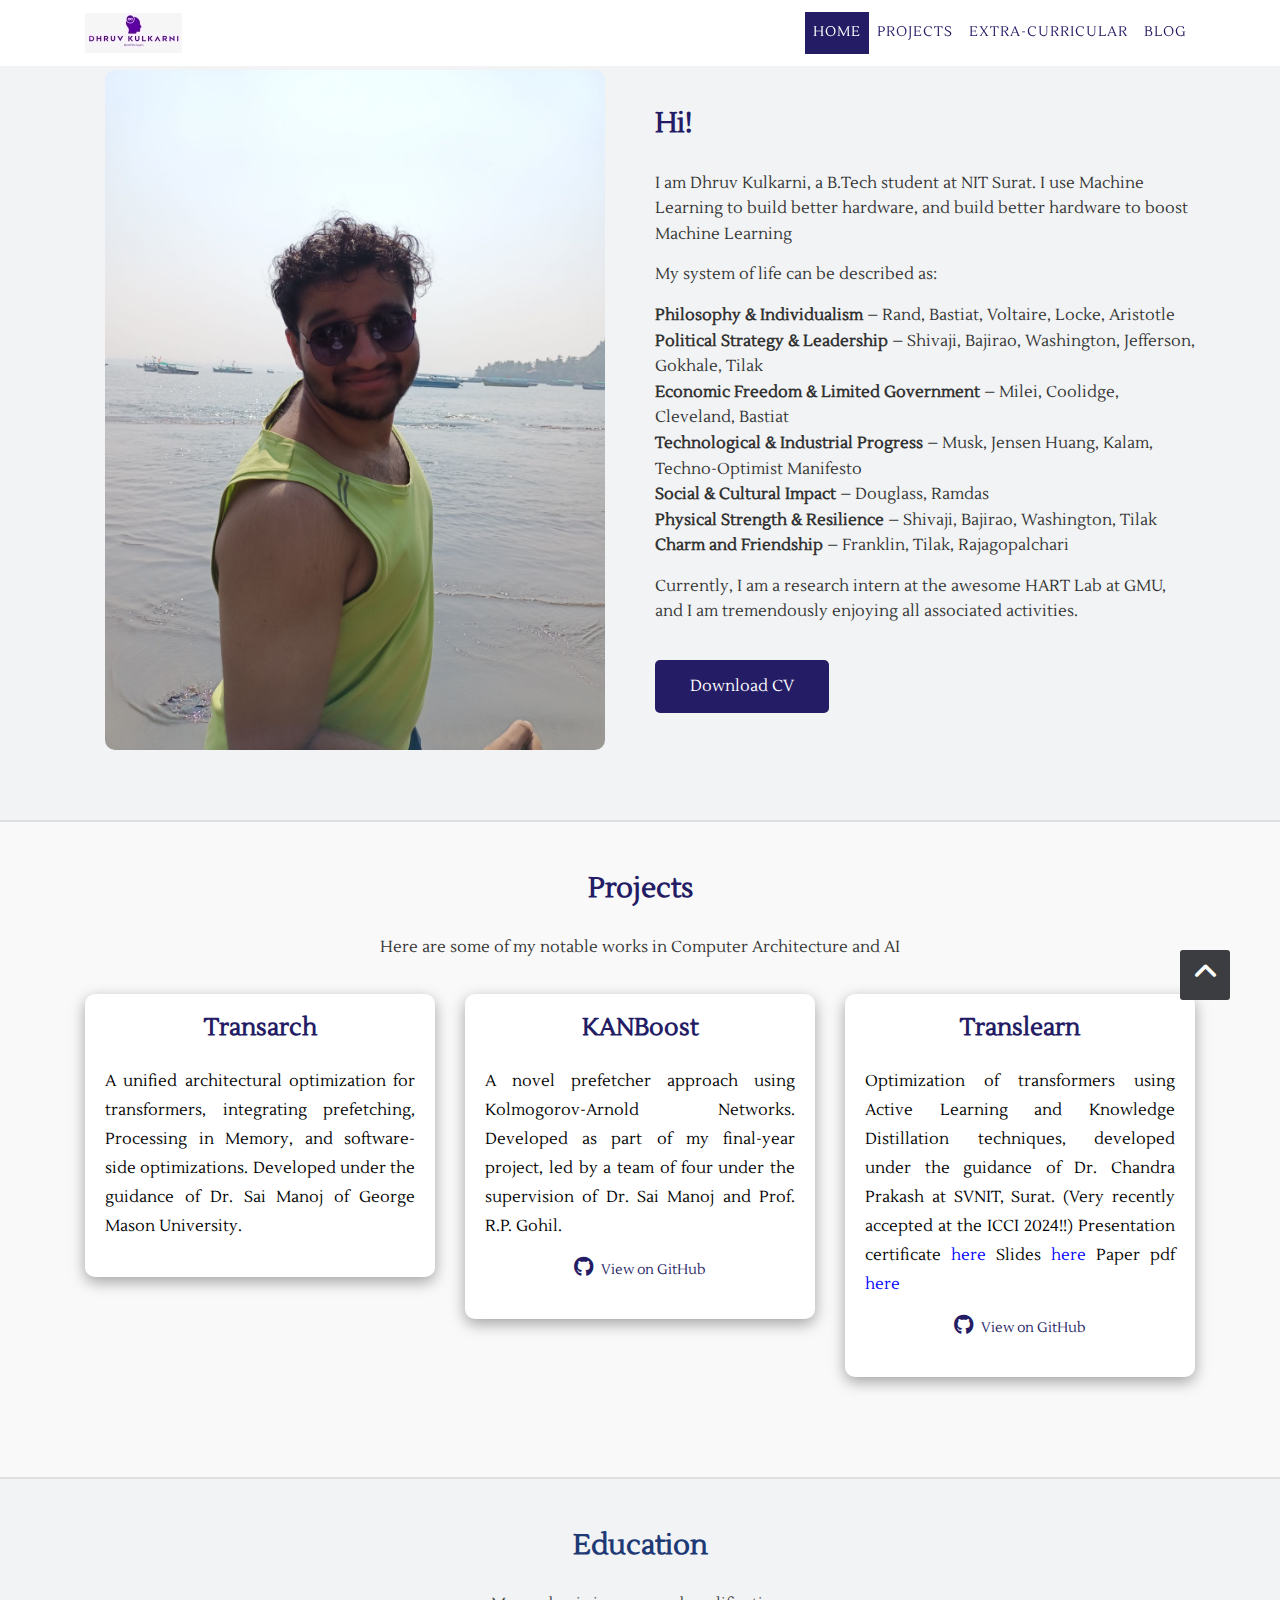
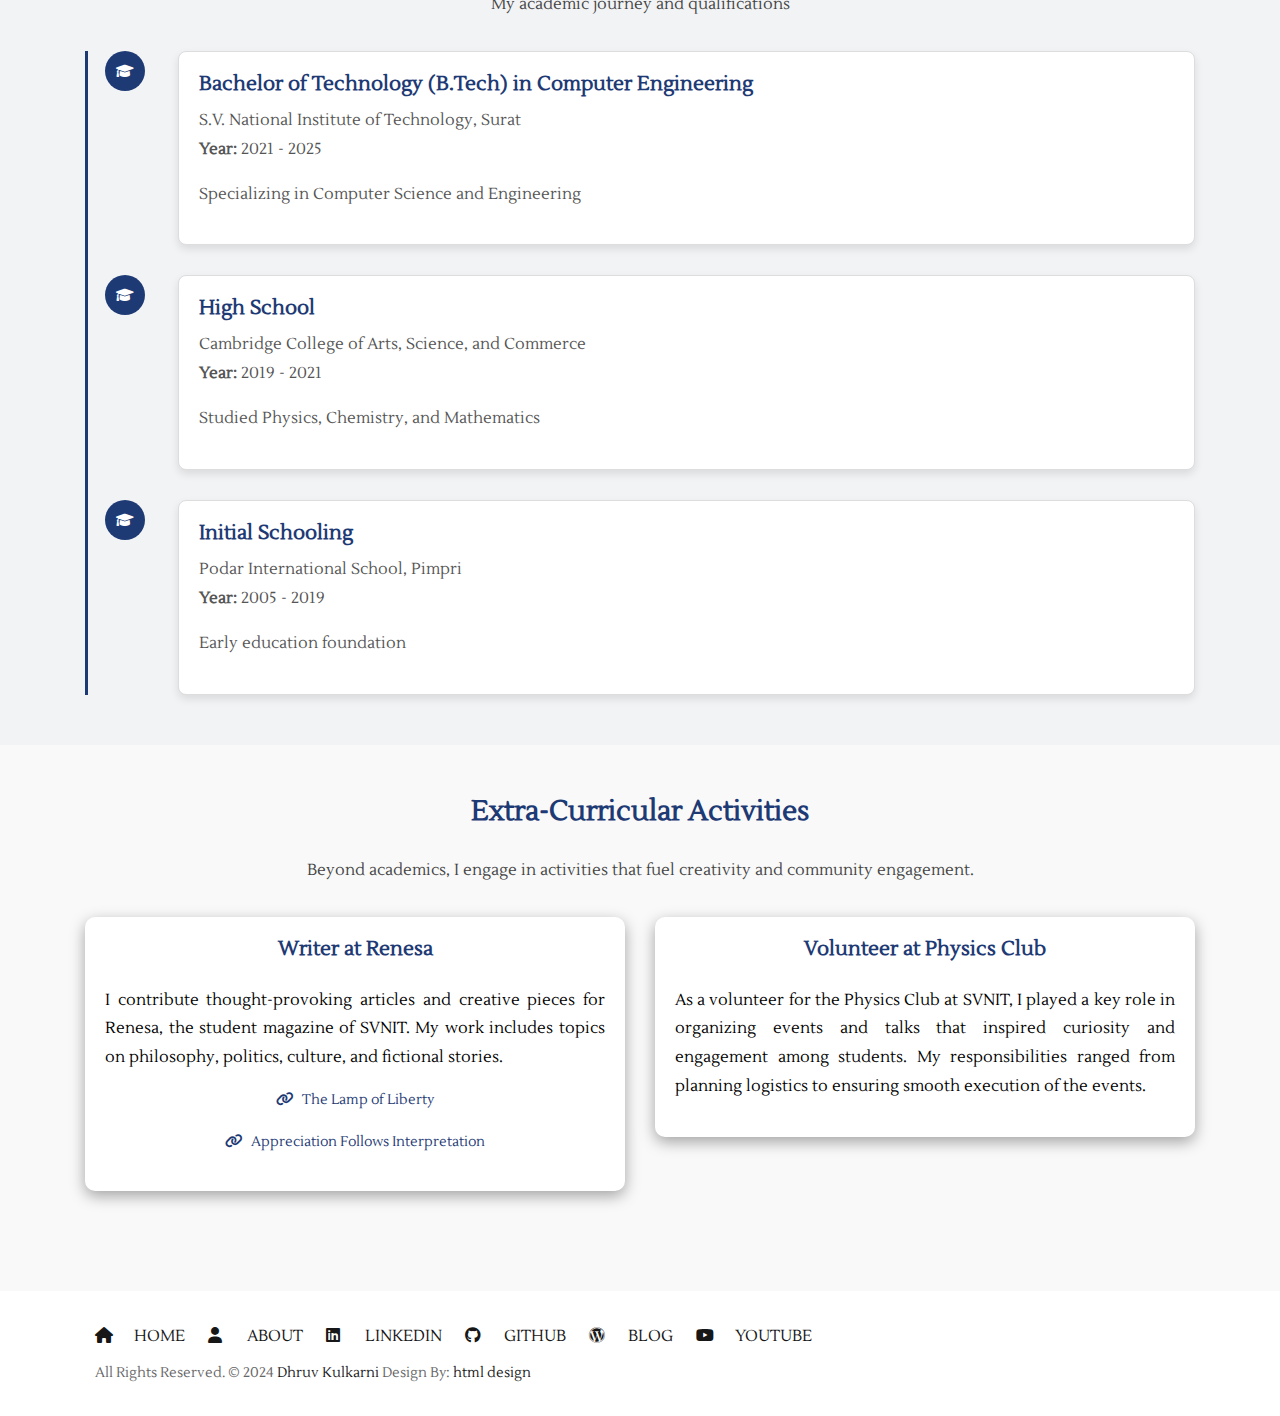
==== index.html @ e4fc6e7d "New bio" ====
<!DOCTYPE html>
<html lang="en">

    <!-- Basic -->
    <meta charset="utf-8">
    <meta http-equiv="X-UA-Compatible" content="IE=edge">   
   
    <!-- Mobile Metas -->
    <meta name="viewport" content="width=device-width, minimum-scale=1.0, maximum-scale=1.0, user-scalable=no">
 
     <!-- Site Metas -->
    <title>Dhruv Kulkarni's portfolio</title>  
    <meta name="keywords" content="Computer Architecture, AI, Machine Learning, Prefetching, Transformers">
    <meta name="description" content="Dhruv Kulkarni's personal website showcasing his work on solving the memory wall problem through Computer Architecture, Prefetching, and AI">
    <meta name="author" content="Dhruv Kulkarni">

    <!-- Site Icons -->
    <link rel="shortcut icon" href="images/favicon.ico" type="image/x-icon" />
    <link rel="apple-touch-icon" href="images/apple-touch-icon.png">

    <!-- Bootstrap CSS -->
    <link rel="stylesheet" href="css/bootstrap.min.css">
    <!-- Site CSS -->
    <link rel="stylesheet" href="style.css">
    <!-- Responsive CSS -->
    <link rel="stylesheet" href="css/responsive.css">
    <!-- Custom CSS -->
    <link rel="stylesheet" href="css/custom.css">
    <script src="js/modernizr.js"></script> <!-- Modernizr -->
    <link rel="stylesheet" href="https://cdnjs.cloudflare.com/ajax/libs/font-awesome/6.0.0-beta3/css/all.min.css">
    <!--[if lt IE 9]>
      <script src="https://oss.maxcdn.com/libs/html5shiv/3.7.0/html5shiv.js"></script>
      <script src="https://oss.maxcdn.com/libs/respond.js/1.4.2/respond.min.js"></script>
    <![endif]-->

</head>
<body id="page-top" class="politics_version">

    <!-- LOADER -->
    <div id="preloader">
        <div id="loader">
            <ul>
                <li></li>
                <li></li>
                <li></li>
                <li></li>
                <li></li>
                <li></li>
            </ul>
        </div>
    </div><!-- end loader -->
    <!-- END LOADER -->
    
    <!-- Navigation -->
    <nav class="navbar navbar-expand-lg navbar-dark fixed-top" id="mainNav">
        <div class="container">
            <a class="navbar-brand js-scroll-trigger" href="#page-top">
                <img class="img-fluid" src="images/logo2.jpg" alt="Logo" />
            </a>
            <button class="navbar-toggler navbar-toggler-right" type="button" data-toggle="collapse" data-target="#navbarResponsive" aria-controls="navbarResponsive" aria-expanded="false" aria-label="Toggle navigation">
                Menu
                <i class="fa fa-bars"></i>
            </button>
            <div class="collapse navbar-collapse" id="navbarResponsive">
                <ul class="navbar-nav text-uppercase ml-auto">
                    <li class="nav-item">
                        <a class="nav-link js-scroll-trigger active" href="#about">Home</a>
                    </li>

                    <li class="nav-item">
                        <a class="nav-link js-scroll-trigger" href="#projects">Projects</a>
                    </li>
                    <li class="nav-item">
                        <a class="nav-link js-scroll-trigger" href="#extra-curricular" target="_blank">Extra-Curricular</a>
                    </li>
                    <li class="nav-item">
                        <a class="nav-link js-scroll-trigger" href="https://kulkarnithoughts.wordpress.com" target="_blank">Blog</a>
                    </li>

                    <!-- LinkedIn Icon -->
                   
                </ul>
            </div>
        </div>
    </nav>
    
    

    <div id="about" class="section wb" style="padding: 50px 0; background-color: #f2f3f5; border-bottom: 2px solid #e0e0e0;">
        <div class="container">
            <div class="row align-items-center" style="display: flex;">
                <div class="col-md-6" style="text-align: center;">
                    <div class="right-box-pro" style="padding: 20px;">
                        <img src="uploads/about.jpeg" alt="Dhruv Kulkarni" class="img-fluid img-rounded" style="width: 80%; height: auto; border-radius: 10px;">
                    </div>
                </div>
    
                <div class="col-md-6">
                    <h2 style="font-size: 28px; color: #241c65; font-weight: bold; margin-bottom: 20px; text-align: left;">Hi!</h2>
                    <p style="font-size: 16px; color: #333; line-height: 1.6; margin-bottom: 15px;">I am Dhruv Kulkarni, a B.Tech student at NIT Surat. I use Machine Learning to build better hardware, and build better hardware to boost Machine Learning
                    </p>
           
                    <p style="font-size: 16px; color: #333; line-height: 1.6; margin-bottom: 15px;">
                        My system of life can be described as:
                    </p>
                    <ul style="font-size: 16px; color: #333; line-height: 1.6; margin-bottom: 15px;">
                        <li><strong>Philosophy & Individualism</strong> – Rand, Bastiat, Voltaire, Locke, Aristotle</li>
                        <li><strong>Political Strategy & Leadership</strong> – Shivaji, Bajirao, Washington, Jefferson, Gokhale, Tilak</li>
                        <li><strong>Economic Freedom & Limited Government</strong> – Milei, Coolidge, Cleveland, Bastiat</li>
                        <li><strong>Technological & Industrial Progress</strong> – Musk, Jensen Huang, Kalam, Techno-Optimist Manifesto</li>
                        <li><strong>Social & Cultural Impact</strong> – Douglass, Ramdas</li>
                        <li><strong>Physical Strength & Resilience</strong> – Shivaji, Bajirao, Washington, Tilak</li>
                        <li><strong>Charm and Friendship</strong> – Franklin, Tilak, Rajagopalchari</li>
                    </ul>
                    
                    <p style="font-size: 16px; color: #333; line-height: 1.6; margin-bottom: 15px;">Currently, I am a research intern at the awesome HART Lab at GMU, and I am tremendously enjoying all associated activities.</p>
                    <a href="https://drive.google.com/file/d/1Xuoi3bDcke91rMosfggcCFCagLLbP2vq/view?usp=sharing" target="_blank" style="display: inline-block; background: #241c65; color: #fff; padding: 12px 35px; font-size: 16px; border-radius: 5px; text-decoration: none; transition: background-color 0.3s ease; margin-top: 20px;">
                        <span class="btn-text">Download CV</span>
                    </a>
                </div>
            </div>
        </div>
    </div>
    
    <div id="projects" class="section lb" style="padding: 50px 0; background-color: #f9f9f9;">
        <div class="container">
            <div class="section-title text-center" style="margin-bottom: 30px;">
                <h3 style="font-size: 28px; color: #241c65; font-weight: bold;">Projects</h3>
                <p style="font-size: 16px; color: #333;">Here are some of my notable works in Computer Architecture and AI</p>
            </div>
    
            <div class="row">
                <!-- Project 1 - Transarch -->
                <div class="col-md-4" style="margin-bottom: 20px;">
                    <div class="services-inner-box" style="background: #fff; color: #000; box-shadow: rgba(0, 0, 0, 0.35) 0px 5px 15px; padding: 20px; border-radius: 10px;">
                        <h2 style="font-size: 24px; font-weight: bold; color: #241c65; text-align: center; margin-bottom: 15px;">Transarch</h2>
                        <p style="text-align: justify; font-size: 16px;">A unified architectural optimization for transformers, integrating prefetching, Processing in Memory, and software-side optimizations. Developed under the guidance of Dr. Sai Manoj of George Mason University.</p>
                    </div>
                </div>
            
                <!-- Project 2 - KANBoost -->
                <div class="col-md-4" style="margin-bottom: 20px;">
                    <div class="services-inner-box" style="background: #fff; color: #000; box-shadow: rgba(0, 0, 0, 0.35) 0px 5px 15px; padding: 20px; border-radius: 10px;">
                        <h2 style="font-size: 24px; font-weight: bold; color: #241c65; text-align: center; margin-bottom: 15px;">KANBoost</h2>
                        <p style="text-align: justify; font-size: 16px;">A novel prefetcher approach using Kolmogorov-Arnold Networks. Developed as part of my final-year project, led by a team of four under the supervision of Dr. Sai Manoj and Prof. R.P. Gohil.</p>
                        <p style="text-align: center; margin-top: 15px;">
                            <a href="https://github.com/FeynmanLogic/KANBoost" target="_blank" style="text-decoration: none; color: #241c65;">
                                <i class="fab fa-github" style="font-size: 20px; margin-right: 5px;"></i> View on GitHub
                            </a>
                        </p>
                    </div>
                </div>
            
                <!-- Project 3 - Translearn -->
                <div class="col-md-4" style="margin-bottom: 20px;">
                    <div class="services-inner-box" style="background: #fff; color: #000; box-shadow: rgba(0, 0, 0, 0.35) 0px 5px 15px; padding: 20px; border-radius: 10px;">
                        <h2 style="font-size: 24px; font-weight: bold; color: #241c65; text-align: center; margin-bottom: 15px;">Translearn</h2>
                        <p style="text-align: justify; font-size: 16px;">Optimization of transformers using Active Learning and Knowledge Distillation techniques, developed under the guidance of Dr. Chandra Prakash at SVNIT, Surat.
                            (Very recently accepted at the ICCI 2024!!)
                            Presentation certificate <a href="https://drive.google.com/file/d/1Wl6ydheg5Yf4SbtV5ww0jAg_P8pYoWmL/view?usp=sharing" style="color: blue;">here</a>
                            Slides <a href="https://drive.google.com/file/d/13nvham3-N-1ZE_3cXp-UB4GwYG7cTtS6/view?usp=sharing"style="color:blue;">here</a>
                            Paper pdf <a href="https://drive.google.com/file/d/1QOQcpBHHhkUdDgzQd1T0LeaM3zjVDi_E/view?usp=sharing" style="color: blue;">here</a>
                        </p>
                        <p style="text-align: center; margin-top: 15px;">
                            <a href="https://github.com/FeynmanLogic/Translearn" target="_blank" style="text-decoration: none; color: #241c65;">
                                <i class="fab fa-github" style="font-size: 20px; margin-right: 5px;"></i> View on GitHub
                            </a>
                        </p>
                    </div>
                </div>
            </div>
            
            <!-- Separator Line After Projects Section -->
        </div>
    </div>
    <hr style="border: 1px solid #e0e0e0; margin: 0; width: 100%;">
<!-- Education Timeline Section -->
<div id="education" class="section lb" style="padding: 50px 0; background-color: #f2f3f5;">
    <div class="container">
        <div class="section-title text-center" style="margin-bottom: 30px;">
            <h3 style="font-size: 28px; color: #1e3a75; font-weight: bold;">Education</h3>
            <p style="font-size: 16px; color: #444;">My academic journey and qualifications</p>
        </div>

        <div class="timeline" style="position: relative; margin-top: 20px; padding-left: 50px; border-left: 3px solid #1e3a75;">
            <!-- Education Item 1 -->
            <div class="timeline-item" style="position: relative; margin-bottom: 30px; padding-left: 40px;">
                <div class="timeline-icon" style="position: absolute; left: -33px; top: 0; background-color: #1e3a75; color: #fff; width: 40px; height: 40px; border-radius: 50%; display: flex; align-items: center; justify-content: center;">
                    <i class="fas fa-graduation-cap"></i>
                </div>
                <div class="timeline-arrow" style="position: absolute; top: 20px; left: -3px; width: 0; height: 0; border-top: 8px solid transparent; border-bottom: 8px solid transparent; border-left: 8px solid #1e3a75;"></div>
                <div class="timeline-content" style="background-color: #ffffff; border: 1px solid #ddd; padding: 20px; border-radius: 8px; box-shadow: 0 4px 8px rgba(0,0,0,0.1);">
                    <h4 style="font-size: 20px; color: #1e3a75; font-weight: bold;">Bachelor of Technology (B.Tech) in Computer Engineering</h4>
                    <p style="font-size: 16px; color: #555;">
                        S.V. National Institute of Technology, Surat<br>
                        <strong>Year:</strong> 2021 - 2025
                    </p>
                    <p style="font-size: 16px; color: #555;">Specializing in Computer Science and Engineering</p>
                </div>
            </div>

            <!-- Education Item 2 -->
            <div class="timeline-item" style="position: relative; margin-bottom: 30px; padding-left: 40px;">
                <div class="timeline-icon" style="position: absolute; left: -33px; top: 0; background-color: #1e3a75; color: #fff; width: 40px; height: 40px; border-radius: 50%; display: flex; align-items: center; justify-content: center;">
                    <i class="fas fa-graduation-cap"></i>
                </div>
                <div class="timeline-arrow" style="position: absolute; top: 20px; left: -3px; width: 0; height: 0; border-top: 8px solid transparent; border-bottom: 8px solid transparent; border-left: 8px solid #1e3a75;"></div>
                <div class="timeline-content" style="background-color: #ffffff; border: 1px solid #ddd; padding: 20px; border-radius: 8px; box-shadow: 0 4px 8px rgba(0,0,0,0.1);">
                    <h4 style="font-size: 20px; color: #1e3a75; font-weight: bold;">High School</h4>
                    <p style="font-size: 16px; color: #555;">
                        Cambridge College of Arts, Science, and Commerce<br>
                        <strong>Year:</strong> 2019 - 2021
                    </p>
                    <p style="font-size: 16px; color: #555;">Studied Physics, Chemistry, and Mathematics</p>
                </div>
            </div>

            <!-- Education Item 3 -->
            <div class="timeline-item" style="position: relative; padding-left: 40px;">
                <div class="timeline-icon" style="position: absolute; left: -33px; top: 0; background-color: #1e3a75; color: #fff; width: 40px; height: 40px; border-radius: 50%; display: flex; align-items: center; justify-content: center;">
                    <i class="fas fa-graduation-cap"></i>
                </div>
                <div class="timeline-arrow" style="position: absolute; top: 20px; left: -3px; width: 0; height: 0; border-top: 8px solid transparent; border-bottom: 8px solid transparent; border-left: 8px solid #1e3a75;"></div>
                <div class="timeline-content" style="background-color: #ffffff; border: 1px solid #ddd; padding: 20px; border-radius: 8px; box-shadow: 0 4px 8px rgba(0,0,0,0.1);">
                    <h4 style="font-size: 20px; color: #1e3a75; font-weight: bold;">Initial Schooling</h4>
                    <p style="font-size: 16px; color: #555;">
                        Podar International School, Pimpri<br>
                        <strong>Year:</strong> 2005 - 2019
                    </p>
                    <p style="font-size: 16px; color: #555;">Early education foundation</p>
                </div>
            </div>
        </div>
    </div>
</div>



<div id="extra-curricular" class="section lb" style="padding: 50px 0; background-color: #f9f9f9;">
    <div class="container">
        <div class="section-title text-center" style="margin-bottom: 30px;">
            <h3 style="font-size: 28px; color: #1e3a75; font-weight: bold;">Extra-Curricular Activities</h3>
            <p style="font-size: 16px; color: #444;">Beyond academics, I engage in activities that fuel creativity and community engagement.</p>
        </div>

        <div class="row">
            <!-- Activity 1 - Writer at Renesa -->
            <div class="col-md-6" style="margin-bottom: 20px;">
                <div class="services-inner-box" style="background: #fff; color: #000; box-shadow: rgba(0, 0, 0, 0.35) 0px 5px 15px; padding: 20px; border-radius: 10px;">
                    <h4 style="font-size: 20px; font-weight: bold; color: #1e3a75; text-align: center; margin-bottom: 15px;">Writer at Renesa</h4>
                    <p style="text-align: justify; font-size: 16px;">I contribute thought-provoking articles and creative pieces for Renesa, the student magazine of SVNIT. My work includes topics on philosophy, politics, culture, and fictional stories.</p>
                    <p style="text-align: center; margin-top: 15px;">
                        <a href="https://www.renesasvnit.com/post/the-lamp-of-liberty" target="_blank" style="text-decoration: none; color: #1e3a75;">
                            <i class="fas fa-link" style="margin-right: 5px;"></i> The Lamp of Liberty
                        </a>
                    </p>
                    <p style="text-align: center;">
                        <a href="https://www.renesasvnit.com/post/appreciation-follows-interpretation" target="_blank" style="text-decoration: none; color: #1e3a75;">
                            <i class="fas fa-link" style="margin-right: 5px;"></i> Appreciation Follows Interpretation
                        </a>
                    </p>
                </div>
            </div>

            <!-- Activity 2 - Volunteer at Physics Club -->
            <div class="col-md-6" style="margin-bottom: 20px;">
                <div class="services-inner-box" style="background: #fff; color: #000; box-shadow: rgba(0, 0, 0, 0.35) 0px 5px 15px; padding: 20px; border-radius: 10px;">
                    <h4 style="font-size: 20px; font-weight: bold; color: #1e3a75; text-align: center; margin-bottom: 15px;">Volunteer at Physics Club</h4>
                    <p style="text-align: justify; font-size: 16px;">As a volunteer for the Physics Club at SVNIT, I played a key role in organizing events and talks that inspired curiosity and engagement among students. My responsibilities ranged from planning logistics to ensuring smooth execution of the events.</p>
                </div>
            </div>
        </div>
    </div>
</div>

    <div class="copyrights">
        <div class="container">
            <div class="footer-distributed">
                <div class="footer-left">
                    <p class="footer-links">
                        <a href="#"><i class="fas fa-home"></i> Home</a>
                       
                        <a href="#about"><i class="fas fa-user"></i> About</a>
                        <a href="https://www.linkedin.com/in/dhruv-kulkarni-8055001b2/" target="_blank">
                            <i class="fab fa-linkedin"></i> LinkedIn
                        </a>
                        <a href="https://github.com/FeynmanLogic" target="_blank">
                            <i class="fab fa-github"></i> Github
                        </a>
                        <a href="https://kulkarnithoughts.wordpress.com" target="_blank">
                            <i class="fab fa-wordpress"></i> Blog
                        </a>

                        <a href="https://youtube.com/@dhruvkulkarni2287" target="_blank">
                            <i class="fab fa-youtube"></i> YouTube
                        </a>
                    </p>
                    <p class="footer-company-name">
                        All Rights Reserved. &copy; 2024 <a href="#">Dhruv Kulkarni</a> Design By: 
                        <a href="https://html.design/">html design</a>
                    </p>
                </div>
            </div>
        </div><!-- end container -->
    </div><!-- end copyrights -->
    
    <a href="#" id="scroll-to-top" class="dmtop global-radius"><i class="fa fa-angle-up"></i></a>

    <!-- ALL JS FILES -->
    <script src="js/all.js"></script>
	<!-- Camera Slider -->
	<script src="js/jquery.mobile.customized.min.js"></script>
	<script src="js/jquery.easing.1.3.js"></script> 
	<script src="js/parallaxie.js"></script>
	<script src="js/headline.js"></script>
	<script src="js/classie.js"></script>
	<script src="js/TweenMax.min.js"></script>
	<script src="js/slider-top.js"></script>
	<!-- Contact form JavaScript -->
    <script src="js/jqBootstrapValidation.js"></script>
    <script src="js/contact_me.js"></script>
    <!-- ALL PLUGINS -->
    <script src="js/custom.js"></script>
    <script src="js/jquery.vide.js"></script>

</body>
</html>
---- style.css ----
/*------------------------------------------------------------------
    Version: 1.0
-------------------------------------------------------------------*/

/*------------------------------------------------------------------
    IMPORT FONTS
-------------------------------------------------------------------*/



@import url('https://fonts.googleapis.com/css?family=Cambo');
@import url('https://fonts.googleapis.com/css?family=Lustria');

/*------------------------------------------------------------------
    IMPORT FILES
-------------------------------------------------------------------*/

@import url(css/animate.css);
@import url(css/slider-style.css);
@import url(css/flaticon.css);
@import url(css/prettyPhoto.css);
@import url(css/owl.carousel.css);
@import url(css/font-awesome.min.css);


/*------------------------------------------------------------------
    SKELETON
-------------------------------------------------------------------*/

body {
    color: #999999;
    font-size: 14px;
    font-family: 'Lustria', serif;
    line-height: 1.80857;
}

html, body{
	height: 100%;
}

body.demos .section {
    background: url(images/bg.png) repeat top center #f2f3f5;
}

body.demos .section-title img {
    max-width: 280px;
    display: block;
    margin: 10px auto;
}

body.demos .service-widget h3 {
    border-bottom: 1px solid #ededed;
    font-size: 18px;
    padding: 20px 0;
    background-color: #ffffff;
}

body.demos .service-widget {
    margin: 0 0 30px;
    padding: 30px;
    background-color: #fff
}

body.demos .container-fluid {
    max-width: 1080px
}

a {
    color: #1f1f1f;
    text-decoration: none !important;
    outline: none !important;
    -webkit-transition: all .3s ease-in-out;
    -moz-transition: all .3s ease-in-out;
    -ms-transition: all .3s ease-in-out;
    -o-transition: all .3s ease-in-out;
    transition: all .3s ease-in-out;
}

h1,
h2,
h3,
h4,
h5,
h6 {
    letter-spacing: 0;
    font-weight: normal;
    position: relative;
    padding: 0 0 10px 0;
    font-weight: normal;
    line-height: 120% !important;
    color: #333333;
    margin: 0
}

h1 {
    font-size: 24px
}

h2 {
    font-size: 22px
}

h3 {
    font-size: 18px
}

h4 {
    font-size: 16px
}

h5 {
    font-size: 14px
}

h6 {
    font-size: 13px
}

h1 a,
h2 a,
h3 a,
h4 a,
h5 a,
h6 a {
    color: #212121;
    text-decoration: none!important;
    opacity: 1
}

h1 a:hover,
h2 a:hover,
h3 a:hover,
h4 a:hover,
h5 a:hover,
h6 a:hover {
    opacity: .8
}

a {
    text-decoration: none;
    outline: none;
}

a,
.btn {
    text-decoration: none !important;
    outline: none !important;
    -webkit-transition: all .3s ease-in-out;
    -moz-transition: all .3s ease-in-out;
    -ms-transition: all .3s ease-in-out;
    -o-transition: all .3s ease-in-out;
    transition: all .3s ease-in-out;
}

.btn-custom {
    margin-top: 20px;
    background-color: transparent !important;
    border: 2px solid #ddd;
    padding: 12px 40px;
    font-size: 16px;
}

.lead {
    font-size: 18px;
    line-height: 30px;
    color:black;
    margin: 0;
    padding: 0;
}

blockquote {
    margin: 20px 0 20px;
    padding: 30px;
}

ul, li, ol{
	margin: 0px;
	list-style: none;
	padding: 0px;
}


/*------------------------------------------------------------------
    WP CORE
-------------------------------------------------------------------*/

.first {
    clear: both
}

.last {
    margin-right: 0
}

.alignnone {
    margin: 5px 20px 20px 0;
}

.aligncenter,
div.aligncenter {
    display: block;
    margin: 5px auto 5px auto;
}

.alignright {
    float: right;
    margin: 10px 0 20px 20px;
}

.alignleft {
    float: left;
    margin: 10px 20px 20px 0;
}

a img.alignright {
    float: right;
    margin: 10px 0 20px 20px;
}

a img.alignnone {
    margin: 10px 20px 20px 0;
}

a img.alignleft {
    float: left;
    margin: 10px 20px 20px 0;
}

a img.aligncenter {
    display: block;
    margin-left: auto;
    margin-right: auto
}

.wp-caption {
    background: #fff;
    border: 1px solid #f0f0f0;
    max-width: 96%;
    /* Image does not overflow the content area */
    padding: 5px 3px 10px;
    text-align: center;
}

.wp-caption.alignnone {
    margin: 5px 20px 20px 0;
}

.wp-caption.alignleft {
    margin: 5px 20px 20px 0;
}

.wp-caption.alignright {
    margin: 5px 0 20px 20px;
}

.wp-caption img {
    border: 0 none;
    height: auto;
    margin: 0;
    max-width: 98.5%;
    padding: 0;
    width: auto;
}

.wp-caption p.wp-caption-text {
    font-size: 11px;
    line-height: 17px;
    margin: 0;
    padding: 0 4px 5px;
}


/* Text meant only for screen readers. */

.screen-reader-text {
    clip: rect(1px, 1px, 1px, 1px);
    position: absolute !important;
    height: 1px;
    width: 1px;
    overflow: hidden;
}

.screen-reader-text:focus {
    background-color: #f1f1f1;
    border-radius: 3px;
    box-shadow: 0 0 2px 2px rgba(0, 0, 0, 0.6);
    clip: auto !important;
    color: #21759b;
    display: block;
    font-size: 14px;
    font-size: 0.875rem;
    font-weight: bold;
    height: auto;
    left: 5px;
    line-height: normal;
    padding: 15px 23px 14px;
    text-decoration: none;
    top: 5px;
    width: auto;
    z-index: 100000;
    /* Above WP toolbar. */
}


/*------------------------------------------------------------------
    HEADER
-------------------------------------------------------------------*/

.navbar-dark{
	background: #ffffff;
}

.navbar-dark .navbar-nav .nav-link{
	color: #241c65;
	letter-spacing: 1px;
	font-size: 14px;
	position: relative;
}
.navbar-dark .navbar-nav .nav-link:hover{
	color: #ffffff;
}
.navbar-dark .navbar-nav .nav-link.active{
	color: #ffffff;
	background: #241c65;
}
.navbar-dark .navbar-nav .nav-link::before {
    content: '';
	opacity: 0;
	position: absolute;
	height: 50%;
	width: 100%;
	top: 50%;
	left: 0;
	background-color: #241c65;
	-webkit-transform: translateY(-50%);
	-ms-transform: translateY(-50%);
	transform: translateY(-50%);
	-webkit-transition: height .2s ease-in-out;
	transition: height .2s ease-in-out;
	-webkit-backface-visibility: hidden;
	backface-visibility: hidden;
	z-index: -1;
}
.navbar-dark .navbar-nav .nav-link:hover::before{
	height: 100%;
	opacity: 1;
}
.navbar-dark .navbar-nav .nav-link.active::after {
	width: 50%;
}

/*------------------------------------------------------------------
    SECTIONS
-------------------------------------------------------------------*/

.main-banner{
	height: 100%;
	position: relative;
}

.main-banner{
	display: table;
    width: 100%;
	text-align: center;
}
.main-banner::after {
    content: " ";
    position: absolute;
    top: 0;
    bottom: 0;
    left: 0;
    right: 0;
    background-color: #000;
    z-index: 0;
    opacity: .6;
}
.heading{
	color: #fff;
	display: table-cell;
	vertical-align: middle;
	position: relative;
	z-index: 1;
}
.heading h1{
	color: #ffffff;
	font-weight: 700;
	font-size: 62px;
	text-transform: uppercase;
}
.heading p{
	font-size: 18px;
	padding: 20px 0px;
}

.heading h3{
	color: ffffff;
}

.cd-words-wrapper {
  display: inline-block;
  position: relative;
  text-align: left;
}
.cd-words-wrapper b {
  display: inline-block;
  position: absolute;
  white-space: nowrap;
  left: 0;
  top: 0;
}
.cd-words-wrapper b.is-visible {
  position: relative;
}
.no-js .cd-words-wrapper b {
  opacity: 0;
}
.no-js .cd-words-wrapper b.is-visible {
  opacity: 1;
}

/* -------------------------------- 

xclip 

-------------------------------- */
.cd-headline.clip span {
  display: inline-block;
  padding: .2em 0;
  color: #ffffff;
  font-size: 30px;
}
.cd-headline.clip span b{
	text-transform: uppercase;
}
.cd-headline.clip .cd-words-wrapper {
  overflow: hidden;
  vertical-align: top;
}
.cd-headline.clip .cd-words-wrapper::after {
  /* line */
  content: '';
  position: absolute;
  top: 0;
  right: 0;
  width: 2px;
  height: 100%;
  background-color: #aebcb9;
}
.cd-headline.clip b {
  opacity: 0;
}
.cd-headline.clip b.is-visible {
  opacity: 1;
}

.navbar-dark .navbar-nav .nav-link:focus{
	color: ffffff;
}

#mainNav.navbar-shrink {
    padding-top: 10px;
    padding-bottom: 10px;
    background-color: #ffffff;
	border-bottom: 4px solid #171717;
}

#clouds{
	margin-top: -5%;
	position: relative;
	z-index: 1;
}
#clouds path {
    fill: #ffffff;
    bottom: -10px;
    overflow: hidden;
    stroke: #ffffff;
}

.section {
    display: block;
    position: relative;
    overflow: hidden;
    padding: 70px 0;
}

.noover {
    overflow: visible;
}

.noover .btn-dark {
    border: 0 !important;
}

.nopad {
    padding: 0;
}

.nopadtop {
    padding-top: 0;
}

.section.wb {
    background-color: #ffffff;
}

.section.lb {
    background-color: #f2f3f5;
}

.section.db {
    background-color: #111111;
}

.section.color1 {
    background-color: #448AFF;
}

.first-section {
    display: block;
    position: relative;
    overflow: hidden;
    padding: 16em 0 13em;
}

.first-section h2 {
    color: #ffffff;
    font-size: 68px;
    font-weight: 300;
    text-transform: capitalize;
    display: block;
    margin: 0;
    padding: 0 0 30px;
    position: relative;
}

.first-section .lead {
    font-size: 21px;
    font-weight: 300;
    padding: 0 0 40px;
    margin: 0;
    line-height: inherit;
    color: #ffffff;
}

.macbookright {
    width: 980px;
    position: absolute;
    right: -15%;
    bottom: -6%;
}

.section-title {
    display: block;
    position: relative;
    margin-bottom: 60px;
}

.section-title p {
    color: black;
    font-weight: 400;
    font-size: 18px;
    line-height: 33px;
    margin: 0;
}

.section-title h3 {
    font-size: 38px;
    font-weight: 700;
    line-height: 62px;
    margin: 0 0 25px;
    padding: 0;
    text-transform: none;
}

.section.colorsection p,
.section.colorsection h3,
.section.db h3 {
    color: black;
}



.sim-btn{
	cursor: pointer;
}

.btn-hover-lt{
	margin: 20px auto;
	border: none;
	padding: 10px 44px;
	font-size: 20px;
	position: relative;
	display: inline-block;
}



.btn-hover-lt .btn-text {
  color: white;
  mix-blend-mode: normal;
}
.btn-hover-lt:hover::before {
  background: #241c65;
  width: 100%;
  border-radius: 10px;
}


.right-box-pro{
	position: relative;
	height: 100%;	
}
.right-box-pro img{
	position: relative;
	border-radius: 10px;
	z-index: 2;
}
.right-box-pro .card-back {
    width: 100%;
    height: 100%;
    padding: 30px;
    border-radius: 10px;
    margin: -390px 0px 0px 30px;
    background-color: #241c65;
    z-index: 1;
    position: relative;
}

.right-box-pro .card-front {
    width: 100%;
    height: 100%;
    padding: 30px;
    border-radius: 10px;
    margin: -320px 0px 0px -36px;
    background-color: transparent;
    border: solid 2px #241c65;
    z-index: 1;
    position: relative;
}
.right-box-pro img.img-fluid.img-rounded {
    width: 510px !important;
    height: 680px !important;
    object-fit: cover;
    border-radius: 10px; /* Optional for rounded corners */
}



.services-inner-box {
    background: #ffffff;
    color: #000000;
    box-shadow: rgba(0, 0, 0, 0.35) 0px 5px 15px;
    padding: 15px;
    margin-bottom: 30px;
    border-radius: 5px; /* Optional for a softer edge */
}

.services-inner-box h2,
.services-inner-box p {
    color: #000000; /* Black text for headers and paragraphs */
}

.ser-icon {
    width: 90px;
    height: 90px;
    text-align: center;
    line-height: 90px;
    cursor: default;
    background-color: #241c65; /* Background for contrast */
    color: #ffffff !important; /* White text for high contrast */
}

.ser-icon i {
    font-size: 50px;
    color: #ffffff !important;
    mix-blend-mode: normal; /* Set to normal to remove blending issues */
    opacity: 1; /* Ensure full opacity */
    z-index: 1;
}









/*------------------------------------------------------------------
    PORTFOLIO
-------------------------------------------------------------------*/

.item-h2,
.item-h1 {
    height: 100% !important;
    height: auto !important;
}

.isotope-item {
    z-index: 2;
    padding: 0;
}

.isotope-hidden.isotope-item {
    pointer-events: none;
    z-index: 1;
}

.isotope,
.isotope .isotope-item {
    /* change duration value to whatever you like */
    -webkit-transition-duration: 0.8s;
    -moz-transition-duration: 0.8s;
    transition-duration: 0.8s;
}

.isotope {
    -webkit-transition-property: height, width;
    -moz-transition-property: height, width;
    transition-property: height, width;
}

.isotope .isotope-item {
    -webkit-transition-property: -webkit-transform, opacity;
    -moz-transition-property: -moz-transform, opacity;
    transition-property: transform, opacity;
}

.portfolio-filter ul {
    padding: 0;
    z-index: 2;
    display: block;
    position: relative;
    margin: 0;
}

.portfolio-filter ul li {
    border-radius: 0;
    display: inline-block;
    margin: 0 5px 0 0;
    text-decoration: none;
    text-transform: uppercase;
    vertical-align: middle;
}

.portfolio-filter ul li:last-child:after {
    content: "";
}

.portfolio-filter ul li .btn-dark {
    box-shadow: none;
    background-color: transparent;
    border: 1px solid #e6e7e6 !important;
    color: #312d2d;
    font-weight: 400;
    font-size: 13px;
    padding: 10px 30px;
}

.da-thumbs {
    list-style: none;
    position: relative;
    padding: 0;
}

.da-thumbs .pitem {
    margin: 0;
    padding: 15px;
    position: relative;
}

.da-thumbs .pitem a,
.da-thumbs .pitem a img {
    display: block;
    position: relative;
}

.da-thumbs .pitem a {
    overflow: hidden;
}

.da-thumbs .pitem a div {
    position: absolute;
    background-color: rgba(0, 0, 0, 0.8);
    width: 100%;
    height: 100%;
}

.da-thumbs .pitem a div h3 {
    display: block;
    color: #ffffff;
    font-size: 20px;
    padding: 30px 15px;
    text-transform: capitalize;
    font-weight: normal;
}

.da-thumbs .pitem a div h3 small {
    display: block;
    color: #ffffff;
    margin-top: 5px;
    font-size: 13px;
    font-weight: 300;
}

.da-thumbs .pitem a div i {
    background-color: #1f1f1f;
    position: absolute;
    color: #ffffff !important;
    bottom: 0;
    font-size: 15px;
    z-index: 12;
    right: 0;
    width: 40px;
    height: 40px;
    line-height: 40px;
    text-align: center;
}


/*------------------------------------------------------------------
    TESTIMONIALS
-------------------------------------------------------------------*/

.logos img {
    margin: auto;
    display: block;
    text-align: center;
    width: 100%;
    opacity: 0.3;
}

.logos img:hover {
    opacity: 0.5;
}

.desc h3 i {
    color: #232121;
    font-size: 37px;
    vertical-align: middle;
    margin-right: 12px;
}

.desc {
    padding: 30px;
    position: relative;
    background: #241c65;
    border: 1px solid #241c65;
}

.testi-meta {
    display: inline-block;
    margin-bottom: 20px;
}
.owl-carousel .owl-item img{
	display: inline-block;
}
.testimonial h4 {
    font-size: 18px;
    color: #333131;
    padding: 13px 0 0;
}

.testimonial img {
    max-width: 55px;
}

.testimonial small {
    margin-top: 7px;
    font-size: 16px;
    display: block;
}

.testimonial {
    background-color: transparent;
	text-align: center;
}

.testimonial h3 {
    padding: 0 0 10px;
    font-size: 20px;
    font-weight: 600;
	color: #ffffff;
}

.testimonial small,
.testimonial .lead {
    background-color: transparent;
    color: #554e4e;
    display: block;
    font-size: 16px;
    font-style: normal;
    line-height: 30px;
    margin: 0;
    padding: 0;
    position: relative;
}

.testimonial p:after {
    display: none;
}

.testi-carousel .owl-nav{
	margin-top: 30px;
}


/*------------------------------------------------------------------
    PRICING TABLES
-------------------------------------------------------------------*/

.pricing-table {
    margin: 50px 0 0 0;
    background: #fff;
    box-shadow: 0 5px 14px rgba(0, 0, 0, 0.1);
}

.pricing-table i {
    width: 30px;
    color: #c2c2c2;
    display: inline-block;
    margin-right: 10px;
    padding-right: 5px;
    border-right: 1px solid #ececec;
}

.pricing-table .btn-dark {
    padding: 10px 24px;
    font-size: 15px;
}

.pricing-table strong {
    font-weight: 600;
    margin-right: 6px;
    color: #1f1f1f;
}

.pricing-table-header {
    padding: 30px 0 25px 0;
    background: #ffffff;
}

.pricing-table-header h2 {
    font-size: 31px;
    margin: 0;
    padding: 0;
    font-weight: 300;
}

.pricing-table-header h3 {
    font-size: 15px;
    font-weight: 600;
    color: #aaaaaa;
    margin-top: 10px;
    text-transform: uppercase;
}

.pricing-table-space {
    height: 10px;
}

.pricing-table-text {
    margin: 15px 30px 0 30px;
    padding: 0 10px 15px 10px;
    border-bottom: 1px solid #ececec;
    font-weight: 300;
    line-height: 30px;
    color: #c2c2c2;
    font-size: 16px;
}

.pricing-table-text p {
    font-weight: 400;
}

.pricing-table-features {
    margin: 15px 30px 0 30px;
    padding: 0 10px 15px 30px;
    border-bottom: 1px solid #ececec;
    text-align: left;
    line-height: 30px;
    font-size: 16px;
    color: #c2c2c2;
}

.pricing-table-highlighted h3,
.pricing-table-highlighted h2 {
    color: #ffffff !important;
}

.pricing-table-sign-up {
    margin-top: 25px;
    padding-bottom: 30px;
}


/* Highlighted table */

.pricing-table-highlighted {
    margin-top: 0;
}

.m130 {
    margin-top: 130px;
}

.nav-pills {
    border: 1px solid #e1e1e1;
}

.nav-pills > li {
    width: 50%;
    padding: 10px;
    float: left;
    margin: 0 !important;
}

.nav-pills > li > a {
    margin: 0!important;
    text-align: center;
    background-color: #f4f4f4;
}


/*------------------------------------------------------------------
    ICON BOXES
-------------------------------------------------------------------*/

.icon-wrapper {
    position: relative;
    cursor: pointer;
    display: block;
    z-index: 1;
}

.icon-wrapper i {
    width: 75px;
    height: 75px;
    text-align: center;
    line-height: 75px;
    font-size: 28px;
    background-color: #f2f3f5;
    color: #1f1f1f;
    margin-top: 0;
}

.small-icons.icon-wrapper:hover i,
.small-icons.icon-wrapper:hover i:hover,
.small-icons.icon-wrapper i {
    width: auto !important;
    height: auto !important;
    line-height: 1 !important;
    padding: 0 !important;
    color: #e3e3e3 !important;
    background-color: transparent !important;
    background: none !important;
    margin-right: 10px !important;
    vertical-align: middle;
    font-size: 24px !important;
}

.small-icons.icon-wrapper h3 {
    font-size: 18px;
    padding-bottom: 5px;
}

.small-icons.icon-wrapper p {
    padding: 0;
    margin: 0;
}

.icon-wrapper h3 {
    font-size: 21px;
    padding: 0 0 15px;
    margin: 0;
}

.icon-wrapper p {
    margin-bottom: 0;
    padding-left: 95px;
}

.icon-wrapper p small {
    display: block;
    color: #999;
    margin-top: 10px;
    text-transform: none;
    font-weight: 600;
    font-size: 16px;
}

.icon-wrapper p small:after {
    content: "\f105";
    font-family: FontAwesome;
    margin-left: 5px;
    font-size: 11px;
}


/*------------------------------------------------------------------
    MESSAGE BOXES
-------------------------------------------------------------------*/

.event_dit{
	margin-top: 20px;
}
.event_dit ul {
	float: left;
	width: 100%;
	padding-bottom: 15px;
	margin-bottom: 0px;
	position: relative;
	line-height: 12px;
}
.event_dit ul li{
	float: left;
	position: relative;
}

.event_dit ul li a{
	padding: 0px 5px;
	font-size: 14px;
	line-height: 25px;
	transition: all 0.3s ease-in-out;
	-webkit-transition: all 0.3s ease-in-out;
	-moz-transition: all 0.3s ease-in-out;
	-o-transition: all 0.3s ease-in-out;
	-moz-transition: all 0.3s ease-in-out;
}

.event_dit ul li a:hover{
	color: #333333;
}

.service-widget h3 {
    font-size: 21px;
    color: #ffffff;
    padding: 20px 0 12px;
    margin: 0;
}

.participate-wrap figure{
	overflow: hidden;
	position: relative;
}
.participate-wrap figure::before{
	background-color: #333333;
	content: "";
	position: absolute;
	border-radius: 100%;
	top: 0px;
	left: 0px;
	right: 0px;
	bottom: 0px;
	margin: auto;
	width: 0px;
	height: 0px;
	opacity: 0.7;
	transition: all 0.3s ease-in-out;
	-webkit-transition: all 0.3s ease-in-out;
	-moz-transition: all 0.3s ease-in-out;
	-o-transition: all 0.3s ease-in-out;
	-moz-transition: all 0.3s ease-in-out;
}

.participate-wrap figure figcaption{
	position: absolute;
	width: 100%;
	top: 0px;
	text-align: center;
	margin-top: -20px;
	opacity: 0;
	transition: all 0.3s ease-in-out;
	-webkit-transition: all 0.3s ease-in-out;
	-moz-transition: all 0.3s ease-in-out;
	-o-transition: all 0.3s ease-in-out;
	-moz-transition: all 0.3s ease-in-out;
}

.participate-wrap figure figcaption .global-radius{
	background: #ffffff;
	width: 38px;
	height: 38px;
	display: inline-block;
	text-align: center;
	line-height: 38px;
}

.participate-wrap:hover figure::before{
	width: 100%;
	height: 100%;
	border-radius: 0px;
}

.participate-wrap:hover figure figcaption {
	top: 50%;
	opacity: 1;
}

.service-widget h3 a,
.section.wb .service-widget h3,
.section.lb .service-widget h3 {
    color: #1f1f1f;
}

.service-widget p {
    margin-bottom: 0;
    padding-bottom: 0;
}

.message-box{
	padding-left: 35px;
}

.message-box h4 {
    text-transform: uppercase;
    padding: 0;
    margin: 0 0 5px;
    font-weight: 600;
    letter-spacing: 0.5px;
    font-size: 15px;
    color: black;
}

.message-box h2 {
    font-size: 38px;
    font-weight: 300;
    padding: 0 0 10px;
    margin: 0;
    line-height: 62px;
    margin-top: 0;
    text-transform: none;
}

.message-box p {
    margin-bottom: 20px;
    color:black
}

.message-box .lead {
    padding-top: 10px;
	font-size: 16px;
	font-style: italic;
	color: #999;
	padding-bottom: 10px;
	padding-left: 15px;
}

.post-media {
    position: relative;
}

.post-media img {
    width: 100%;
}

.post-media_pp{
	overflow: hidden;
	position: relative;
}

.service-widget{
	margin-bottom: 30px;
}

.hover-up{
	background: #076799;
}

.service-widget .post-media_pp .hover-up{
	padding: 30px;
	position: absolute;
	left: 110%;
	width: 100%;
	top: 0;
	height: 100%;
	transition: all .35s ease-in-out;
	opacity: 0;
}
.service-widget .post-media_pp:hover .hover-up{
	opacity: 1;
	left: 0;
}

.section.wb .hover-up h3{
	font-size: 32px;
	color: #ffffff;
}

.section.wb .hover-up p{
	color: #cccccc;
}

.playbutton {
    position: absolute;
    color: #ffffff !important;
    top: 40%;
    font-size: 60px;
    z-index: 12;
    left: 0;
    right: 0;
    text-align: center;
    margin: -20px auto;
}

.hoverbutton {
    background-color: #241c65;
    position: absolute;
    color: #ffffff !important;
    top: 70%;
    font-size: 21px;
    z-index: 12;
    left: 0;
    opacity: 0;
    right: 0;
    width: 50px;
    height: 50px;
    line-height: 50px;
    text-align: center;
    margin: -20px auto;
}

.service-widget:hover .hoverbutton {
    opacity: 1;
}

hr.hr1 {
    position: relative;
    margin: 60px 0;
    border: 1px dashed #f2f3f5;
}

hr.hr2 {
    position: relative;
    margin: 17px 0;
    border: 1px dashed #f2f3f5;
}

hr.hr3 {
    position: relative;
    margin: 25px 0 30px 0;
    border: 1px dashed #f2f3f5;
}

hr.invis {
    border-color: transparent;
}

hr.invis1 {
    margin: 10px 0;
    border-color: transparent;
}

.section.parallax hr.hr1 {
    border-color: rgba(255, 255, 255, 0.1);
}

.sep1 {
    display: block;
    position: absolute;
    content: '';
    width: 40px;
    height: 40px;
    bottom: -20px;
    left: 50%;
    margin-left: -14px;
    background-color: #1f1f1f;
    -ms-transform: rotate(45deg);
    -webkit-transform: rotate(45deg);
    transform: rotate(45deg);
    z-index: 1;
}

.sep2 {
    display: block;
    position: absolute;
    content: '';
    width: 40px;
    height: 40px;
    top: -20px;
    left: 50%;
    margin-left: -14px;
    background-color: #1f1f1f;
    -ms-transform: rotate(45deg);
    -webkit-transform: rotate(45deg);
    transform: rotate(45deg);
    z-index: 1;
}


/* Divider Styles */

.divider-wrapper {
    width: 100%;
    box-shadow: 0 5px 14px rgba(0, 0, 0, 0.1);
    height: 540px;
    margin: 0 auto;
    position: relative;
}

.divider-wrapper:hover {
    cursor: none;
}

.divider-bar {
    position: absolute;
    width: 10px;
    left: 50%;
    top: -10px;
    bottom: -15px;
}

.code-wrapper {
    border: 1px solid #ffffff;
    display: block;
    overflow: hidden;
    width: 100%;
    height: 100%;
    position: relative;
    background: url("uploads/code.jpg") no-repeat;
}

.design-wrapper {
    overflow: hidden;
    position: absolute;
    top: 0;
    left: 0;
    right: 0;
    bottom: 0;
    -webkit-transform: translateX(50%);
    transform: translateX(50%);
}

.design-image {
    display: block;
    width: 100%;
    height: 100%;
    position: relative;
    -webkit-transform: translateX(-50%);
    transform: translateX(-50%);
    background: url("uploads/design.jpg") no-repeat;
}

.filter-button-group{	
	border-radius: 0px;
	margin: 10px 0px;
	display: inline-block;
}

.filter-button-group button.active{
	background: #241c65;
	color: #fff;
	box-shadow: 2px 20px 45px 5px rgba(0,0,0,.2);	
}

.filter-button-group button{
	color: #333;
	letter-spacing: 1px;
	text-transform: uppercase;
	font-weight: 600;
	font-size: 14px;
	cursor: pointer;
	background: #fff;
	padding: 12px 40px;
	border: none;
	border-radius: 0px;
}


.gallery-single{
	margin: 30px 15px;;
}

.gallery-single {
	position: relative;
	overflow: hidden;
	-webkit-box-shadow: 0 0 10px #ccc;
	box-shadow: 0 0 10px #ccc;
	border: 2px solid #241c65;
}

.gallery-list .img-overlay {
    position: absolute;
    top: 10px;
    left: 10px;
    right: 10px;
    bottom: 10px;
    background: rgba(255, 255, 255, 0.80);
    color: #35424C;
    opacity: 0;
    -webkit-transition: all .5s;
    transition: all .5s;
    z-index: 2;
    -webkit-transform: translateY(10px);
    transform: translateY(10px);
}

.gallery-list .gallery-single:hover .img-overlay {
    opacity: 1;
    -webkit-transform: translateY(0);
    transform: translateY(0);
}

.gallery-list .gallery-single:hover .img-overlay .hoverbutton{
	opacity: 1;
	top: 50%;
}


.post-box .date{
	display: inline-block;
	position: absolute;
	bottom: 15px;
	right: 15px;
	background: #241c65;
	color: #fff;
	padding: 10px 15px;
	text-align: center;
}

.post-thumb{
	position: relative;
}

.post-box{
	-webkit-box-shadow: 0px 5px 35px 0px rgba(148, 146, 245, 0.15);
	box-shadow: 0px 5px 35px 0px rgba(148, 146, 245, 0.15);
	background: #ffffff;
}

.post-box:hover .post-thumb::before{
	opacity: .6;
	-webkit-transform: translateY(0);
	transform: translateY(0);
}


.post-box .post-thumb::before{
	content: "";
	position: absolute;
	top: 0;
	right: 0;
	bottom: 0;
	left: 0;
	background-color: rgba(254, 151, 22, 0.80);
	opacity: 0;
	-webkit-transition: all .5s;
	transition: all .5s;
	-webkit-transform: translateY(10px);
	transform: translateY(10px);
}

.post-info{
	padding: 0px 15px 40px 15px;
	background: #ffffff;
	text-align: left;
	margin-top: 40px;
}

.post-info p{
	margin: 0px;
}

.post-info h4{
	font-size: 20px;
	font-weight: 700;
}

.post-info ul{
	display: block;
	text-align: center;
	margin-bottom: 15px;
	background: #241c65;
	color: #ffffff;
}
.post-info ul li{
	display: inline-block;
	text-align: center;
}

.post-info ul li a{
	color: #ffffff;
}

/*------------------------------------------------------------------
    FEATURES
-------------------------------------------------------------------*/

.customwidget h1 {
    font-size: 44px;
    color: #ffffff;
    padding: 15px 0 25px;
    margin: 0;
    line-height: 1 !important;
    font-weight: 300;
}

.customwidget ul {
    padding: 0;
    display: block;
    margin-bottom: 30px;
}

.customwidget li i {
    margin-right: 5px;
}

.customwidget li {
    color: #ffffff;
    margin-right: 10px;
}

.image-center img {
    position: relative;
    margin: 0 0 -208px;
    z-index: 10;
    padding-right: 30px;
    text-align: center;
}

.customwidget p {
    font-style: italic;
    font-size: 18px;
    padding: 0 0 10px;
}

.img-center img {
    width: 100%;
    box-shadow: 0 5px 14px rgba(0, 0, 0, 0.1);
}

.img-center {
    margin: auto;
}

#features li p {
    margin-bottom: 0;
    padding-bottom: 0;
}

#features li {
    display: table;
    width: 100%;
    margin: 35px 0;
    cursor: pointer;
}

.features-left,
.features-right {
    padding: 0 10px;
}

.features-right li:last-child,
.features-left li:last-child {
    margin-bottom: 0px;
    padding-bottom: 0 !important;
}

.features-right li i,
.features-left li i {
    width: 68px;
    height: 68px;
    line-height: 68px;
    display: table;
    border-radius: 50%;
    font-size: 26px;
    background-color: #f2f3f5;
    margin: 0 auto 22px;
    position: relative;
    text-align: center;
    z-index: 55;
    transition: .4s;
    padding: 0;
}

#features i img {
    display: table;
    margin: 0 auto;
}

.features-left li i:before,
.features-right li i:before {
    text-align: center;
}

.features-right li i .ico-current,
.features-left li i .ico-current {
    opacity: 1;
    transition: .4s;
    visibility: visible;
}

.features-right li i .ico-hover,
.features-left li i .ico-hover {
    opacity: 0;
    transition: .4s;
    visibility: hidden;
    top: 19px;
}

.features-right li:hover .ico-current,
.features-left li:hover .ico-current {
    opacity: 0;
    transition: .4s;
    visibility: hidden;
}

.features-right li:hover .ico-hover,
.features-left li:hover .ico-hover {
    opacity: 1;
    transition: .4s;
    visibility: visible;
}

.features-right i {
    float: left;
}

.fr-inner {
    margin-left: 90px;
}

.features-left i {
    float: right;
}

.fl-inner {
    text-align: right;
    margin-right: 90px;
}

#features h4 {
    text-transform: capitalize;
    margin: 0;
    font-size: 19px;
}


/*------------------------------------------------------------------
    CONTACT
-------------------------------------------------------------------*/

.bootstrap-select {
    width: 100% \0;
    /*IE9 and below*/
}

.bootstrap-select > .dropdown-toggle {
    width: 100%;
    padding-right: 25px;
}

.has-error .bootstrap-select .dropdown-toggle,
.error .bootstrap-select .dropdown-toggle {
    border-color: #b94a48;
}

.bootstrap-select.fit-width {
    width: auto !important;
}

.bootstrap-select:not([class*="col-"]):not([class*="form-control"]):not(.input-group-btn) {
    width: 100%;
}

.bootstrap-select .dropdown-toggle:focus {
    outline: thin dotted #333333 !important;
    outline: 5px auto -webkit-focus-ring-color !important;
    outline-offset: -2px;
}

.bootstrap-select.form-control {
    margin-bottom: 0;
    padding: 0;
    border: none;
}

.bootstrap-select.form-control:not([class*="col-"]) {
    width: 100%;
}

.bootstrap-select.form-control.input-group-btn {
    z-index: auto;
}

.bootstrap-select.btn-group:not(.input-group-btn),
.bootstrap-select.btn-group[class*="col-"] {
    float: none;
    display: inline-block;
    margin-left: 0;
}

.bootstrap-select.btn-group.dropdown-menu-right,
.bootstrap-select.btn-group[class*="col-"].dropdown-menu-right,
.row .bootstrap-select.btn-group[class*="col-"].dropdown-menu-right {
    float: right;
}

.form-inline .bootstrap-select.btn-group,
.form-horizontal .bootstrap-select.btn-group,
.form-group .bootstrap-select.btn-group {
    margin-bottom: 0;
}

.form-group-lg .bootstrap-select.btn-group.form-control,
.form-group-sm .bootstrap-select.btn-group.form-control {
    padding: 0;
}

.form-inline .bootstrap-select.btn-group .form-control {
    width: 100%;
}

.bootstrap-select.btn-group.disabled,
.bootstrap-select.btn-group > .disabled {
    cursor: not-allowed;
}

.bootstrap-select.btn-group.disabled:focus,
.bootstrap-select.btn-group > .disabled:focus {
    outline: none !important;
}

.bootstrap-select.btn-group .dropdown-toggle .filter-option {
    display: inline-block;
    overflow: hidden;
    width: 100%;
    text-align: left;
}

.bootstrap-select.btn-group .dropdown-toggle .fa-angle-down {
    position: absolute;
    top: 30% !important;
    right: -5px;
    vertical-align: middle;
}

.bootstrap-select.btn-group[class*="col-"] .dropdown-toggle {
    width: 100%;
}

.bootstrap-select.btn-group .dropdown-menu {
    border: 1px solid #ededed;
    box-shadow: none;
    box-sizing: border-box;
    min-width: 100%;
    padding: 20px 10px;
    z-index: 1035;
}

.dropdown-menu > li > a {
    background-color: transparent !important;
    color: #bcbcbc !important;
    font-size: 15px;
    padding: 10px 20px;
}

.bootstrap-select.btn-group .dropdown-menu.inner {
    position: static;
    float: none;
    border: 0;
    padding: 0;
    margin: 0;
    border-radius: 0;
    -webkit-box-shadow: none;
    box-shadow: none;
}

.bootstrap-select.btn-group .dropdown-menu li {
    position: relative;
}

.bootstrap-select.btn-group .dropdown-menu li.active small {
    color: #fff;
}

.bootstrap-select.btn-group .dropdown-menu li.disabled a {
    cursor: not-allowed;
}

.bootstrap-select.btn-group .dropdown-menu li a {
    cursor: pointer;
}

.bootstrap-select.btn-group .dropdown-menu li a.opt {
    position: relative;
    padding-left: 2.25em;
}

.bootstrap-select.btn-group .dropdown-menu li a span.check-mark {
    display: none;
}

.bootstrap-select.btn-group .dropdown-menu li a span.text {
    display: inline-block;
}

.bootstrap-select.btn-group .dropdown-menu li small {
    padding-left: 0.5em;
}

.bootstrap-select.btn-group .dropdown-menu .notify {
    position: absolute;
    bottom: 5px;
    width: 96%;
    margin: 0 2%;
    min-height: 26px;
    padding: 3px 5px;
    background: #f5f5f5;
    border: 1px solid #e3e3e3;
    -webkit-box-shadow: inset 0 1px 1px rgba(0, 0, 0, 0.05);
    box-shadow: inset 0 1px 1px rgba(0, 0, 0, 0.05);
    pointer-events: none;
    opacity: 0.9;
    -webkit-box-sizing: border-box;
    -moz-box-sizing: border-box;
    box-sizing: border-box;
}

.bootstrap-select.btn-group .no-results {
    padding: 3px;
    background: #f5f5f5;
    margin: 0 5px;
    white-space: nowrap;
}

.bootstrap-select.btn-group.fit-width .dropdown-toggle .filter-option {
    position: static;
}

.bootstrap-select.btn-group.fit-width .dropdown-toggle .caret {
    position: static;
    top: auto;
    margin-top: 4px;
}

.bootstrap-select.btn-group.show-tick .dropdown-menu li.selected a span.check-mark {
    position: absolute;
    display: inline-block;
    right: 15px;
    margin-top: 5px;
}

.bootstrap-select.btn-group.show-tick .dropdown-menu li a span.text {
    margin-right: 34px;
}

.bootstrap-select.show-menu-arrow.open > .dropdown-toggle {
    z-index: 1036;
}

.bootstrap-select.show-menu-arrow .dropdown-toggle:before {
    content: '';
    border-left: 7px solid transparent;
    border-right: 7px solid transparent;
    border-bottom: 7px solid rgba(204, 204, 204, 0.2);
    position: absolute;
    bottom: -4px;
    left: 9px;
    display: none;
}

.bootstrap-select.show-menu-arrow .dropdown-toggle:after {
    content: '';
    border-left: 6px solid transparent;
    border-right: 6px solid transparent;
    border-bottom: 6px solid white;
    position: absolute;
    bottom: -4px;
    left: 10px;
    display: none;
}

.bootstrap-select.show-menu-arrow.dropup .dropdown-toggle:before {
    bottom: auto;
    top: -3px;
    border-top: 7px solid rgba(204, 204, 204, 0.2);
    border-bottom: 0;
}

.bootstrap-select.show-menu-arrow.dropup .dropdown-toggle:after {
    bottom: auto;
    top: -3px;
    border-top: 6px solid white;
    border-bottom: 0;
}

.bootstrap-select.show-menu-arrow.pull-right .dropdown-toggle:before {
    right: 12px;
    left: auto;
}

.bootstrap-select.show-menu-arrow.pull-right .dropdown-toggle:after {
    right: 13px;
    left: auto;
}

.bootstrap-select.show-menu-arrow.open > .dropdown-toggle:before,
.bootstrap-select.show-menu-arrow.open > .dropdown-toggle:after {
    display: block;
}

.bs-searchbox,
.bs-actionsbox,
.bs-donebutton {
    padding: 4px 8px;
}

.bs-actionsbox {
    float: left;
    width: 100%;
    -webkit-box-sizing: border-box;
    -moz-box-sizing: border-box;
    box-sizing: border-box;
}

.bs-actionsbox .btn-group button {
    width: 50%;
}

.bs-donebutton {
    float: left;
    width: 100%;
    -webkit-box-sizing: border-box;
    -moz-box-sizing: border-box;
    box-sizing: border-box;
}

.bs-donebutton .btn-group button {
    width: 100%;
}

.bs-searchbox + .bs-actionsbox {
    padding: 0 8px 4px;
}

.bs-searchbox .form-control {
    margin-bottom: 0;
    width: 100%;
}

select.bs-select-hidden,
select.selectpicker {
    display: none !important;
}

select.mobile-device {
    position: absolute !important;
    top: 0;
    left: 0;
    display: block !important;
    width: 100%;
    height: 100% !important;
    opacity: 0;
}


/*# sourceMappingURL=bootstrap-select.css.map */

.bootstrap-select > .btn {
    background: rgba(0, 0, 0, 0) none repeat scroll 0 0;
    font-size: 15px;
    height: 33px;
    box-shadow: none !important;
    border: 0 !important;
    padding: 0;
    width: 100%;
    color: #bcbcbc !important;
}

.contact_form {
    border: 1px solid #ededed;
    box-shadow: 0 5px 14px rgba(0, 0, 0, 0.1);
    background-color: #f2f3f5;
    padding: 40px 30px;
}

.contact_form .form-control {
    background-color: #333333;
    margin-bottom: 30px;
    border: 1px solid #ebebeb;
    box-sizing: border-box;
    color: #bcbcbc;
    font-size: 16px;
    outline: 0 none;
    padding: 10px 25px;
    height: 55px;
    resize: none;
    box-shadow: none !important;
    width: 100%;
	border-radius: 0px;
}

.contact_form textarea {
    color: #bcbcbc;
    padding: 20px 25px !important;
    height: 160px !important;
}

.contact_form .form-control::-webkit-input-placeholder {
    color: #bcbcbc;
}

.contact_form .form-control::-moz-placeholder {
    opacity: 1;
    color: #bcbcbc;
}

.contact_form .form-control::-ms-input-placeholder {
    color: #bcbcbc;
}

#contact {
    background: url(images/bg.png) no-repeat center center #333333;
}


#contact .section-title p{
	color: #ffffff;
}

.contact_form textarea.form-control{
	min-height: 225px;
}

.form-group{
	position: relative;
}

.help-block{
	position: absolute;
	top: 100%;
	left: 0px;
}

/*------------------------------------------------------------------
    FOOTER
-------------------------------------------------------------------*/

.cac {
    background-color: #232323;
    -webkit-transition: all .3s ease-in-out;
    -moz-transition: all .3s ease-in-out;
    -ms-transition: all .3s ease-in-out;
    -o-transition: all .3s ease-in-out;
    transition: all .3s ease-in-out;
}

.cac:hover a h3 {
    color: #fff !important;
}

.cac a h3 {
    color: #999;
}

.cac h3 {
    padding: 60px 0;
    margin: 0;
    font-weight: 400;
    font-size: 20px;
    text-transform: capitalize;
    line-height: !important;
}

.footer {
    padding: 90px 0 80px !important;
    color: #999;
    background-color: #1f1f1f;
}

.footer .widget-title {
    position: relative;
    display: block;
    margin-bottom: 30px;
}

.footer .widget-title small {
    color: #999;
    display: block;
    padding: 0 58px;
    text-transform: uppercase;
}

.footer .widget-title h3 {
    color: #fff;
    font-weight: 300;
    font-size: 21px;
    padding: 0;
    margin: 0;
    line-height: 1 !important;
}

.footer-links {
    list-style: none;
    padding: 0;
}

.footer-links a {
    color: #171717;
}

.footer-links a:hover,
.footer a:hover {
    color: #241c65 ;
	font-weight: bold;
}

.footer-links li {
    margin-bottom: 10px;
    display: block;
    width: 100%;
    border-bottom: 1px dashed rgba(255, 255, 255, 0.1);
    padding-bottom: 10px;
}

.twitter-widget li {
    margin-bottom: 0;
    border: 0 !important;
}

.twitter-widget li i {
    border-right: 0 !important;
    margin-right: 0;
}

.footer-links li:last-child {
    margin-bottom: 0;
    padding-bottom: 0;
    border: 0;
}

.footer-links i {
    display: inline-block;
    width: 25px;
    margin-right: 10px;
    border-right: 1px dashed rgba(255, 255, 255, 0.1);
}

.copyrights {
    border-top: 1px dashed rgba(255, 255, 255, 0.1);
    background-color: #ffffff;
    box-sizing: border-box;
    width: 100%;
    text-align: left;
    padding: 30px 0px;
    overflow: hidden;
}


/* Footer left */

.footer-distributed .footer-left {
    float: left;
}

.footer-distributed .footer-links {
    margin: 0 0 10px;
    text-transform: uppercase;
    padding: 0;
}

.footer-distributed .footer-links a {
    display: inline-block;
    line-height: 1.8;
    margin: 0 10px 0 10px;
    text-decoration: none;
	font-size: 16px;
}

.footer-distributed .footer-company-name {
    font-weight: 300;
    margin: 0 10px;
    color: #666;
    padding: 0;
}


/* Footer right */

.footer-distributed .footer-right {
    float: right;
}


/* The search form */

.footer-distributed form {
    position: relative;
}

.footer-distributed form input {
    display: block;
    border-radius: 3px;
    box-sizing: border-box;
    background-color: #181818;
    border: none;
    font: inherit;
    font-size: 15px;
    font-weight: normal;
    color: #999;
    width: 400px;
    padding: 18px 50px 18px 18px;
}

.footer-distributed form input:focus {
    outline: none;
}


/* Changing the placeholder color */

.footer-distributed form input::-webkit-input-placeholder {
    color: #999;
}

.footer-distributed form input::-moz-placeholder {
    opacity: 1;
    color: #999;
}

.footer-distributed form input:-ms-input-placeholder {
    color: #999;
}


/* The magnify glass icon */

.footer-distributed form i {
    width: 18px;
    height: 18px;
    position: absolute;
    top: 16px;
    right: 18px;
    color: #999;
    font-size: 18px;
    margin-top: 6px;
}

.footer-distributed .footer-company-name a{
	color: #171717;
}

.footer-distributed .footer-company-name a:hover{
	color: #241c65;
	font-weight: bold;
}

/*------------------------------------------------------------------
    MISC
-------------------------------------------------------------------*/

.dmtop.show {
    bottom: 50px;
}

.progress {
    background-color: #f2f3f5;
    border-radius: 0;
    box-shadow: none;
    height: 5px;
    margin-bottom: 20px;
    overflow: hidden;
}

.skills h3 {
    color: #999999;
    font-size: 15px;
}

.dmtop {
    background-color: #3C3D41;
    z-index: 100;
    width: 50px;
    height: 50px;
    line-height: 47px;
    position: fixed;
    bottom: -100px;
    border-radius: 3px;
    right: 50px;
    text-align: center;
    font-size: 28px;
    color: #ffffff !important;
    cursor: pointer;
    -webkit-transition: all .7s ease-in-out;
    -moz-transition: all .7s ease-in-out;
    -o-transition: all .7s ease-in-out;
    -ms-transition: all .7s ease-in-out;
    transition: all .7s ease-in-out;
}

.dmtop:hover{
	background: #241c65;
}

.icon_wrap {
    background-color: #1f1f1f;
    width: 100px;
    height: 100px;
    display: block;
    line-height: 100px;
    font-size: 34px;
    color: #ffffff;
    margin: 0 auto;
    text-align: center;
    padding: 0 !important;
    border: 0 !important;
}

.stat-wrap h3 {
    font-size: 18px;
    font-weight: 400;
    color: #999 !important;
    margin: 0 !important;
    padding: 0 !important;
    line-height: 1 !important:
}

.stat-wrap p {
    font-size: 38px;
    color: #ffffff;
    margin: 0;
    font-weight: 300;
    padding: 4px 0 0;
    line-height: 1 !important:
}

#preloader {
    width: 100%;
    height: 100%;
    top: 0;
    right: 0;
    bottom: 0;
    left: 0;
    background: #241c65;
    z-index: 11000;
    position: fixed;
    display: block
}


#loader {
  position: fixed;
  margin: auto;
  left: 0;
  right: 0;
  top: 50%;
  width: 90px;
}
#loader ul {
  margin: 0;
  list-style: none;
  width: 90px;
  position: relative;
  padding: 0;
  height: 10px;
}
#loader ul li {
  position: absolute;
  width: 2px;
  height: 0;
  background-color: #ffffff;
  bottom: 0;
}
@keyframes sequence1 {
  0% {
    height: 10px;
  }
  50% {
    height: 50px;
  }
  100% {
    height: 10px;
  }
}
@keyframes sequence2 {
  0% {
    height: 20px;
  }
  50% {
    height: 65px;
  }
  100% {
    height: 20px;
  }
}
#loader li:nth-child(1) {
  left: 0;
  animation: sequence1 1s ease infinite 0;
}
#loader li:nth-child(2) {
  left: 15px;
  animation: sequence2 1s ease infinite 0.1s;
}
#loader li:nth-child(3) {
  left: 30px;
  animation: sequence1 1s ease-in-out infinite 0.2s;
}
#loader li:nth-child(4) {
  left: 45px;
  animation: sequence2 1s ease-in infinite 0.3s;
}
#loader li:nth-child(5) {
  left: 60px;
  animation: sequence1 1s ease-in-out infinite 0.4s;
}
#loader li:nth-child(6) {
  left: 75px;
  animation: sequence2 1s ease infinite 0.5s;
}

/*------------------------------------------------------------------
    BUTTONS
-------------------------------------------------------------------*/

.navbar-default .btn-light {
    padding: 0 20px;
    margin-left: 15px;
}

.btn {
    border: 0 !important;
}

.btn-light {
    padding: 10px 40px;
    font-size: 18px;
    border: 2px solid #ffffff !important;
    color: #ffffff;
    background-color: transparent;
}

.btn-dark {
    padding: 13px 40px;
    font-size: 18px;
    border: 1px solid #ececec !important;
    color: #1f1f1f;
    background-color: transparent;
}

.btn-light:hover,
.btn-light:focus {
    border-color: rgba(255, 255, 255, 0.6);
    color: rgba(255, 255, 255, 0.6);
}
---- css/responsive.css ----
/******************************************
    Version: 1.0
/****************************************** */

@media only screen and (min-width: 992px) and (max-width: 1199px) {}
@media (min-width: 768px) and (max-width: 991px) {
	#mainNav {
		background-color: #ffffff;
	}
	.navbar-dark .navbar-brand{
		width: 55%;
	}
	.navbar-dark .navbar-nav .nav-link::after{
		display: none;
	}
	.navbar-dark .navbar-toggler{
		color: rgba(255,255,255);
		border-color: rgba(255,255,255);
	}
	.heading h1{
		font-size: 28px;
	}
	.heading p{
		font-size: 14px;
	}
	.cd-headline.clip span{
		font-size: 20px;
	}
	.section-title h3{
		font-size: 28px;
	}
	.section-title p{
		font-size: 14px;
	}
	#clouds{
		margin-top: -35%;
	}
	.message-box{
		margin-bottom: 30px;
	}
	.filter-button-group button{
		padding: 12px 27px;
	}
	.filter-button-group{
		text-align: center !important;
	}
	.post-box{
		margin-bottom: 30px;
	}
	.footer-distributed .footer-left{
		text-align: center;
	}
}
@media (max-width: 767px) {
	#mainNav {
		background-color: #ffffff;
	}
	.navbar-dark .navbar-brand{
		width: 55%;
	}
	.navbar-dark .navbar-nav .nav-link::after{
		display: none;
	}
	.navbar-dark .navbar-toggler{
		color: rgba(255,255,255);
		border-color: rgba(255,255,255);
	}
	.heading h1{
		font-size: 28px;
	}
	.heading p{
		font-size: 14px;
	}
	.cd-headline.clip span{
		font-size: 20px;
	}
	.section-title h3{
		font-size: 28px;
	}
	.section-title p{
		font-size: 14px;
	}
	#clouds{
		margin-top: -35%;
	}
	.message-box{
		margin-bottom: 30px;
	}
	.filter-button-group button{
		padding: 12px 27px;
	}
	.filter-button-group{
		text-align: center !important;
	}
	.post-box{
		margin-bottom: 30px;
	}
	.footer-distributed .footer-left{
		text-align: center;
	}
}
@media only screen and (min-width: 280px) and (max-width: 599px) {
	#mainNav {
		background-color: #ffffff;
	}
	.navbar-dark .navbar-nav .nav-link{
		padding: 10px 15px;
	}
	.navbar-dark .navbar-brand{
		width: 55%;
	}
	.navbar-dark .navbar-nav .nav-link::after{
		display: none;
	}
	.navbar-dark .navbar-toggler{
		color: #241c65;
		border-color: #241c65;
	}
	#content #slider .navigation ul li .li__info h5, #content #slider .navigation ul li .li__info-mask .mask__infoContainer h5{
		font-size: 10px;
	}
	#content #slider .navigation ul li .li__info h4, #content #slider .navigation ul li .li__info-mask .mask__infoContainer h4{
		font-size: 12px;
	}
	#content #slider .navigation ul li{
		margin-bottom: 5px;
	}
	.heading h1{
		font-size: 28px;
	}
	.heading p{
		font-size: 14px;
	}
	.right-box-pro .card-back{
		display: none;
	}
	.right-box-pro .card-front{
		display: none;
	}
	.right-box-pro img {
		width: 510px;
		height: 680px;
		object-fit: cover; /* This will ensure the image scales nicely without stretching */
		max-width: 100%; /* Makes it responsive */
		border-radius: 10px; /* Optional: keeps the rounded corners if desired */
	}
	

	.message-box{
		padding: 0px;
		margin-top: 30px;
	}
	.message-box h2{
		font-size: 28px;
	}
	.cd-headline.clip span{
		font-size: 20px;
	}
	.section-title h3{
		font-size: 28px;
	}
	.section-title p{
		font-size: 14px;
	}
	#clouds{
		margin-top: -35%;
	}
	.message-box{
		margin-bottom: 30px;
	}
	.filter-button-group button{
		padding: 10px 10px;
		font-size: 11px;
	}
	.filter-button-group{
		text-align: center !important;
	}
	.post-box{
		margin-bottom: 30px;
	}
	.footer-distributed .footer-left{
		text-align: center;
	}
	
}
---- css/custom.css ----
/** ADD YOUR AWESOME CODES HERE **/ 
html
{
    color: black;
}
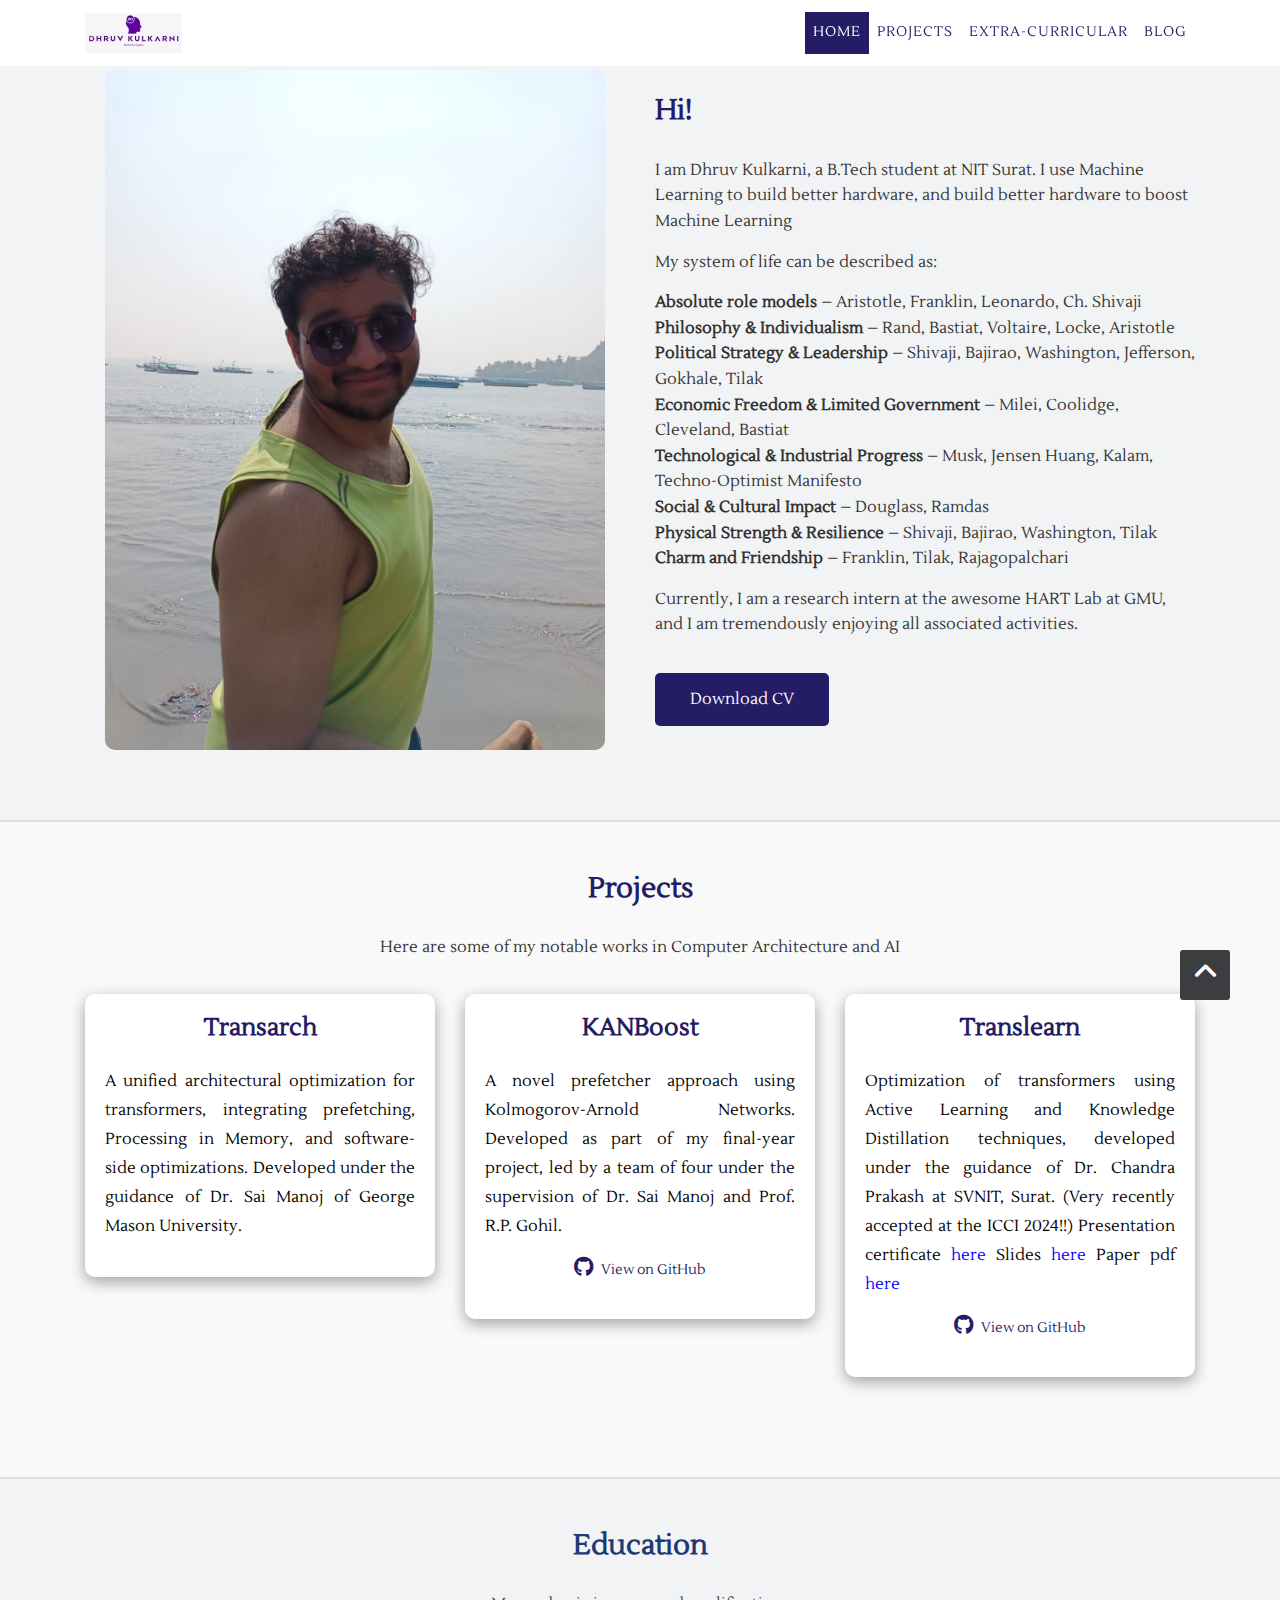
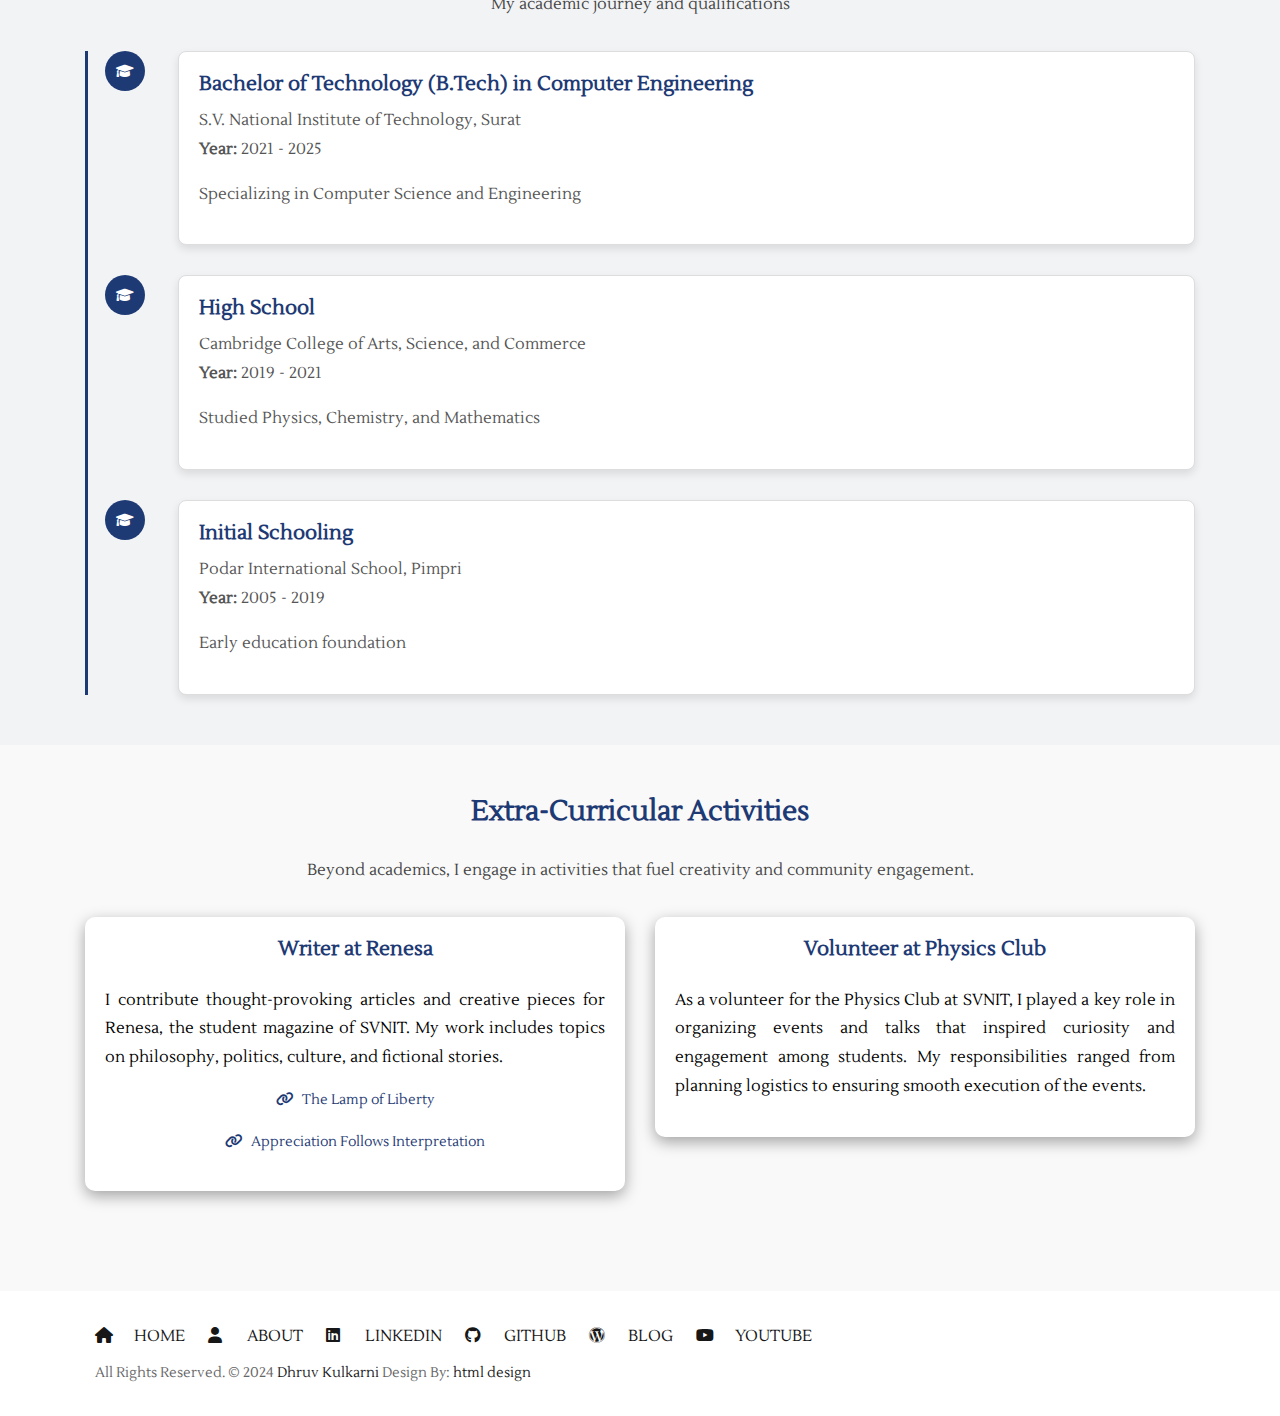
==== commit cc9be99a: "Hello" ====
--- a/index.html
+++ b/index.html
@@ -104,6 +104,7 @@
                         My system of life can be described as:
                     </p>
                     <ul style="font-size: 16px; color: #333; line-height: 1.6; margin-bottom: 15px;">
+                        <li><strong>Absolute role models</strong> – Aristotle, Franklin, Leonardo, Ch. Shivaji</li>
                         <li><strong>Philosophy & Individualism</strong> – Rand, Bastiat, Voltaire, Locke, Aristotle</li>
                         <li><strong>Political Strategy & Leadership</strong> – Shivaji, Bajirao, Washington, Jefferson, Gokhale, Tilak</li>
                         <li><strong>Economic Freedom & Limited Government</strong> – Milei, Coolidge, Cleveland, Bastiat</li>
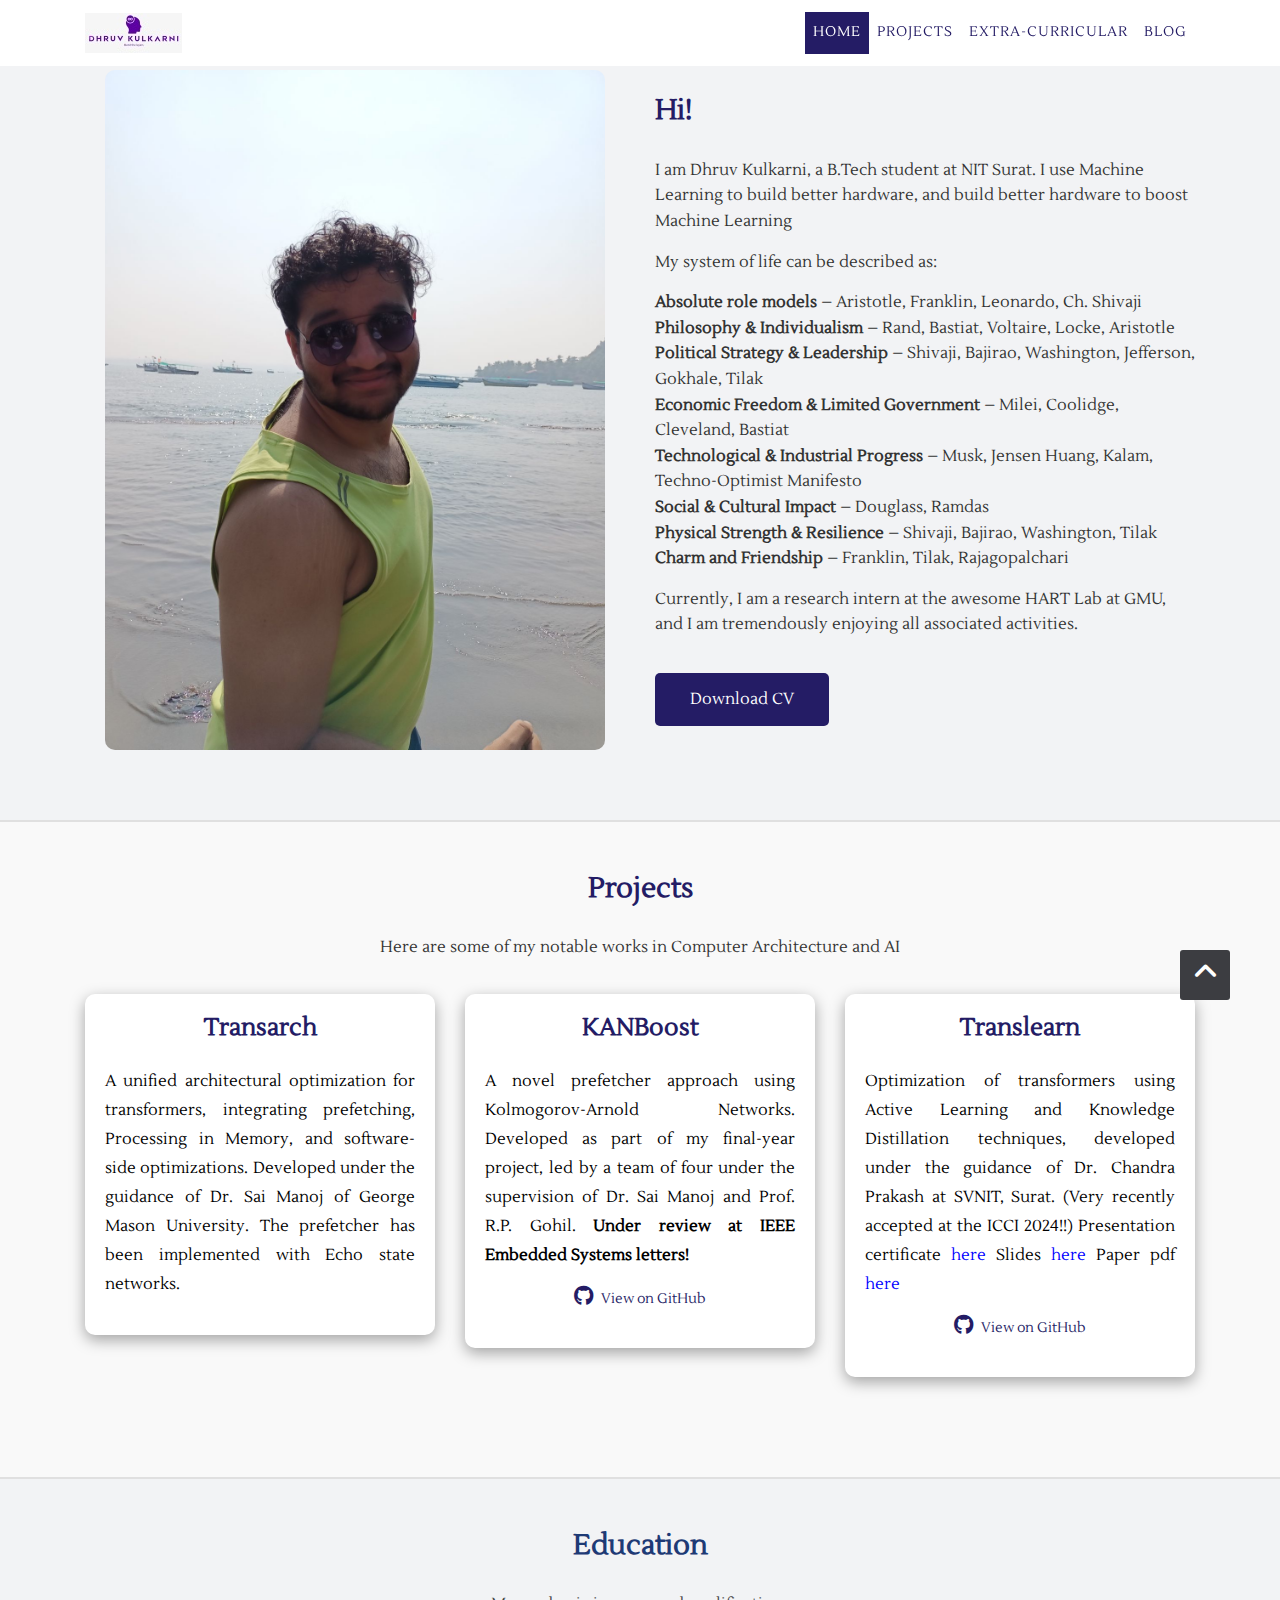
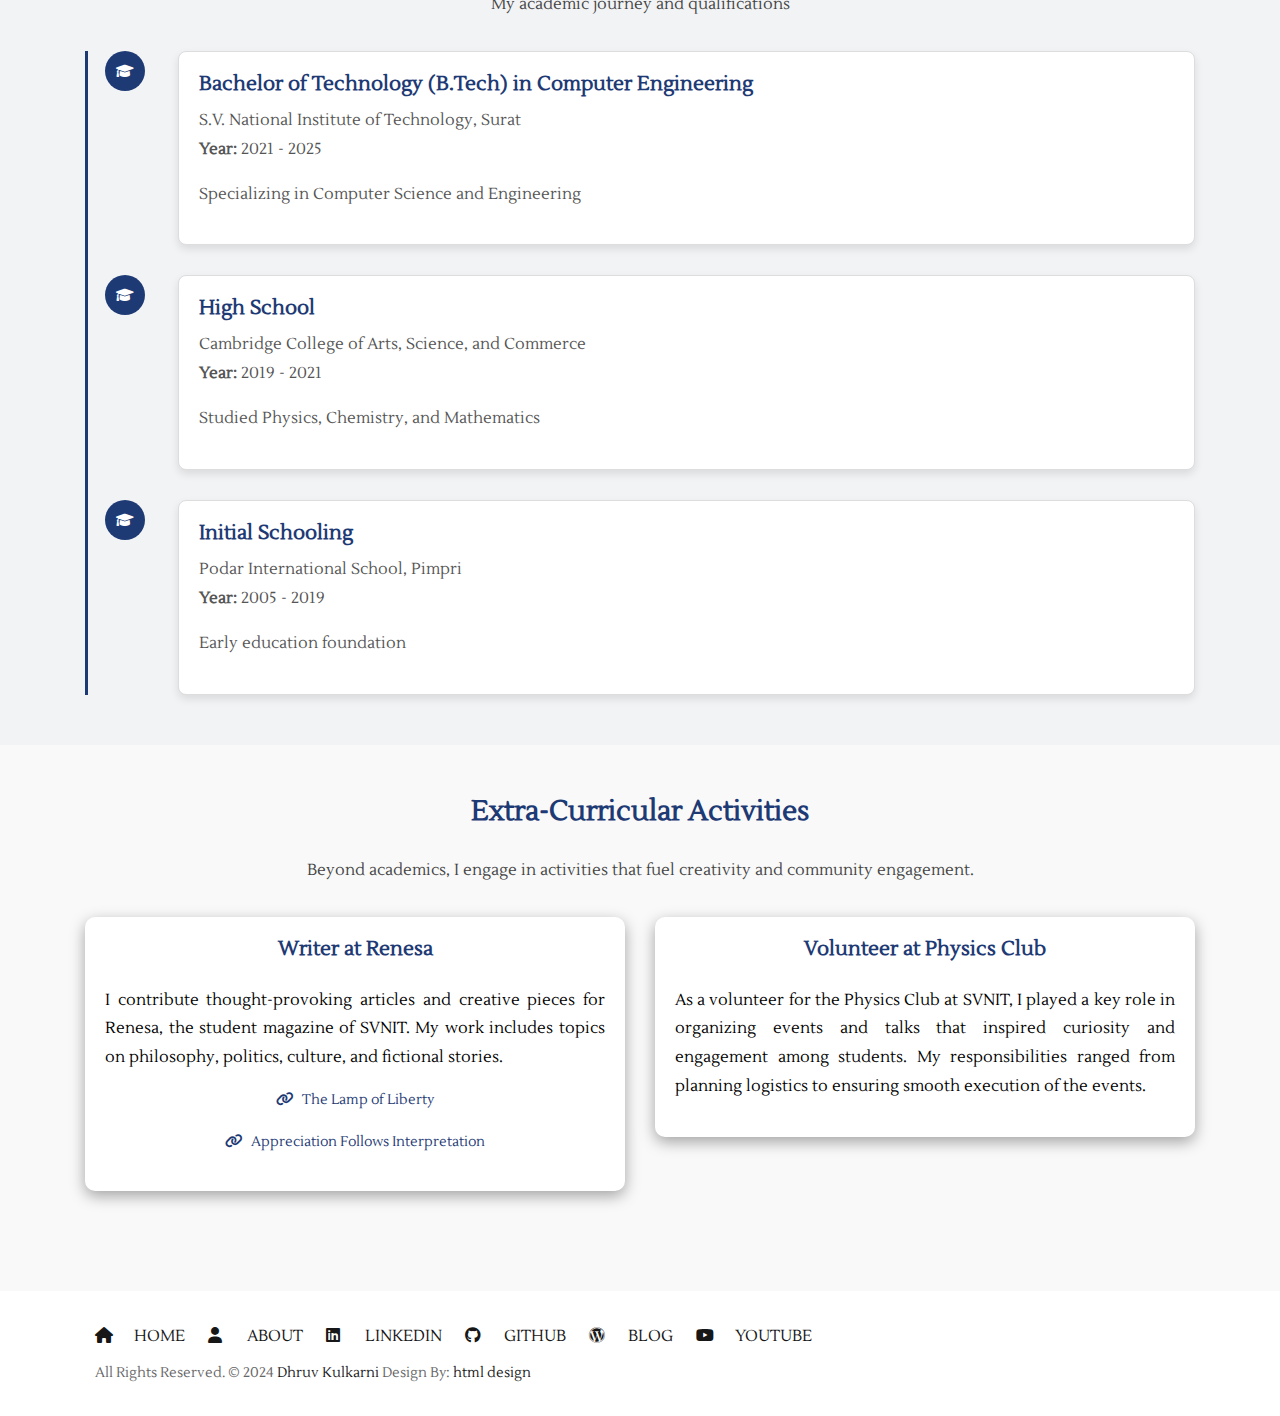
==== commit 1b9b9881: "Some changes" ====
--- a/index.html
+++ b/index.html
@@ -135,7 +135,7 @@
                 <div class="col-md-4" style="margin-bottom: 20px;">
                     <div class="services-inner-box" style="background: #fff; color: #000; box-shadow: rgba(0, 0, 0, 0.35) 0px 5px 15px; padding: 20px; border-radius: 10px;">
                         <h2 style="font-size: 24px; font-weight: bold; color: #241c65; text-align: center; margin-bottom: 15px;">Transarch</h2>
-                        <p style="text-align: justify; font-size: 16px;">A unified architectural optimization for transformers, integrating prefetching, Processing in Memory, and software-side optimizations. Developed under the guidance of Dr. Sai Manoj of George Mason University.</p>
+                        <p style="text-align: justify; font-size: 16px;">A unified architectural optimization for transformers, integrating prefetching, Processing in Memory, and software-side optimizations. Developed under the guidance of Dr. Sai Manoj of George Mason University. The prefetcher has been implemented with Echo state networks.</p>
                     </div>
                 </div>
             
@@ -143,7 +143,7 @@
                 <div class="col-md-4" style="margin-bottom: 20px;">
                     <div class="services-inner-box" style="background: #fff; color: #000; box-shadow: rgba(0, 0, 0, 0.35) 0px 5px 15px; padding: 20px; border-radius: 10px;">
                         <h2 style="font-size: 24px; font-weight: bold; color: #241c65; text-align: center; margin-bottom: 15px;">KANBoost</h2>
-                        <p style="text-align: justify; font-size: 16px;">A novel prefetcher approach using Kolmogorov-Arnold Networks. Developed as part of my final-year project, led by a team of four under the supervision of Dr. Sai Manoj and Prof. R.P. Gohil.</p>
+                        <p style="text-align: justify; font-size: 16px;">A novel prefetcher approach using Kolmogorov-Arnold Networks. Developed as part of my final-year project, led by a team of four under the supervision of Dr. Sai Manoj and Prof. R.P. Gohil.<b> Under review at IEEE Embedded Systems letters!</b></p>
                         <p style="text-align: center; margin-top: 15px;">
                             <a href="https://github.com/FeynmanLogic/KANBoost" target="_blank" style="text-decoration: none; color: #241c65;">
                                 <i class="fab fa-github" style="font-size: 20px; margin-right: 5px;"></i> View on GitHub
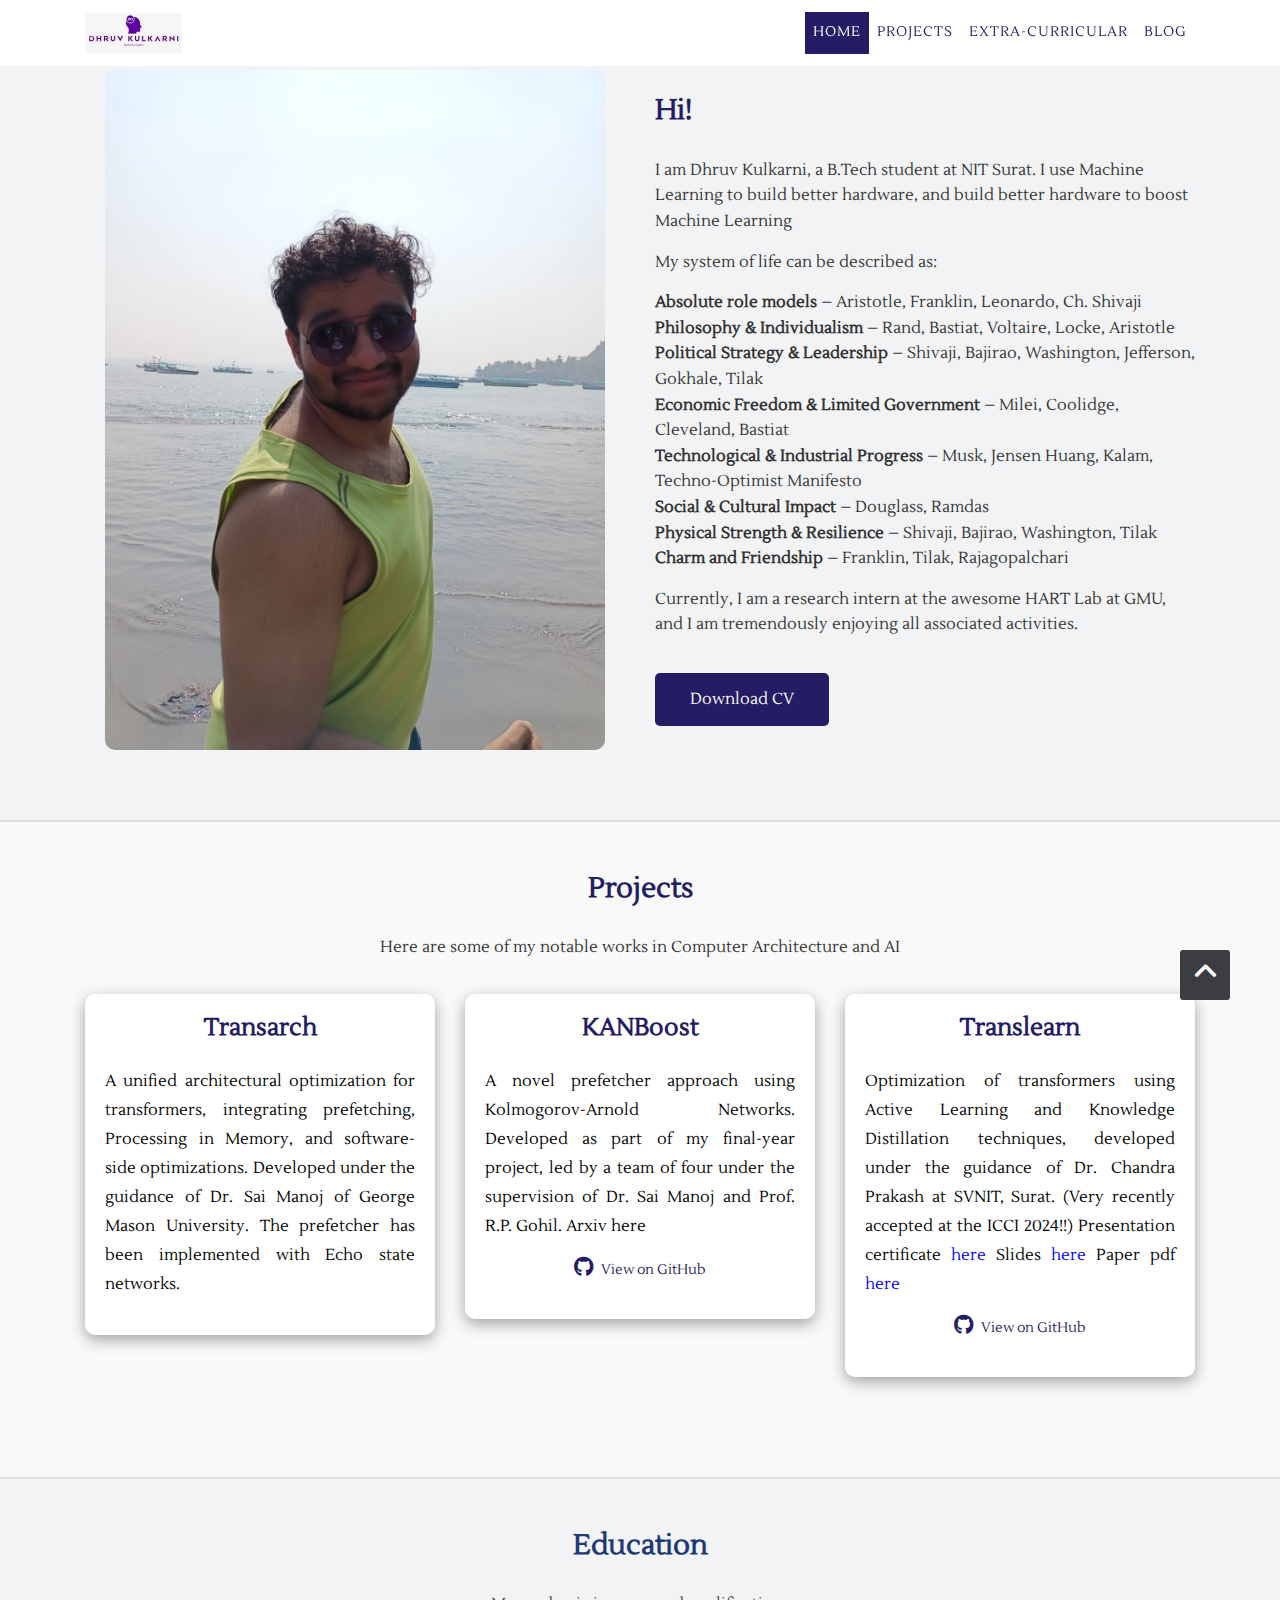
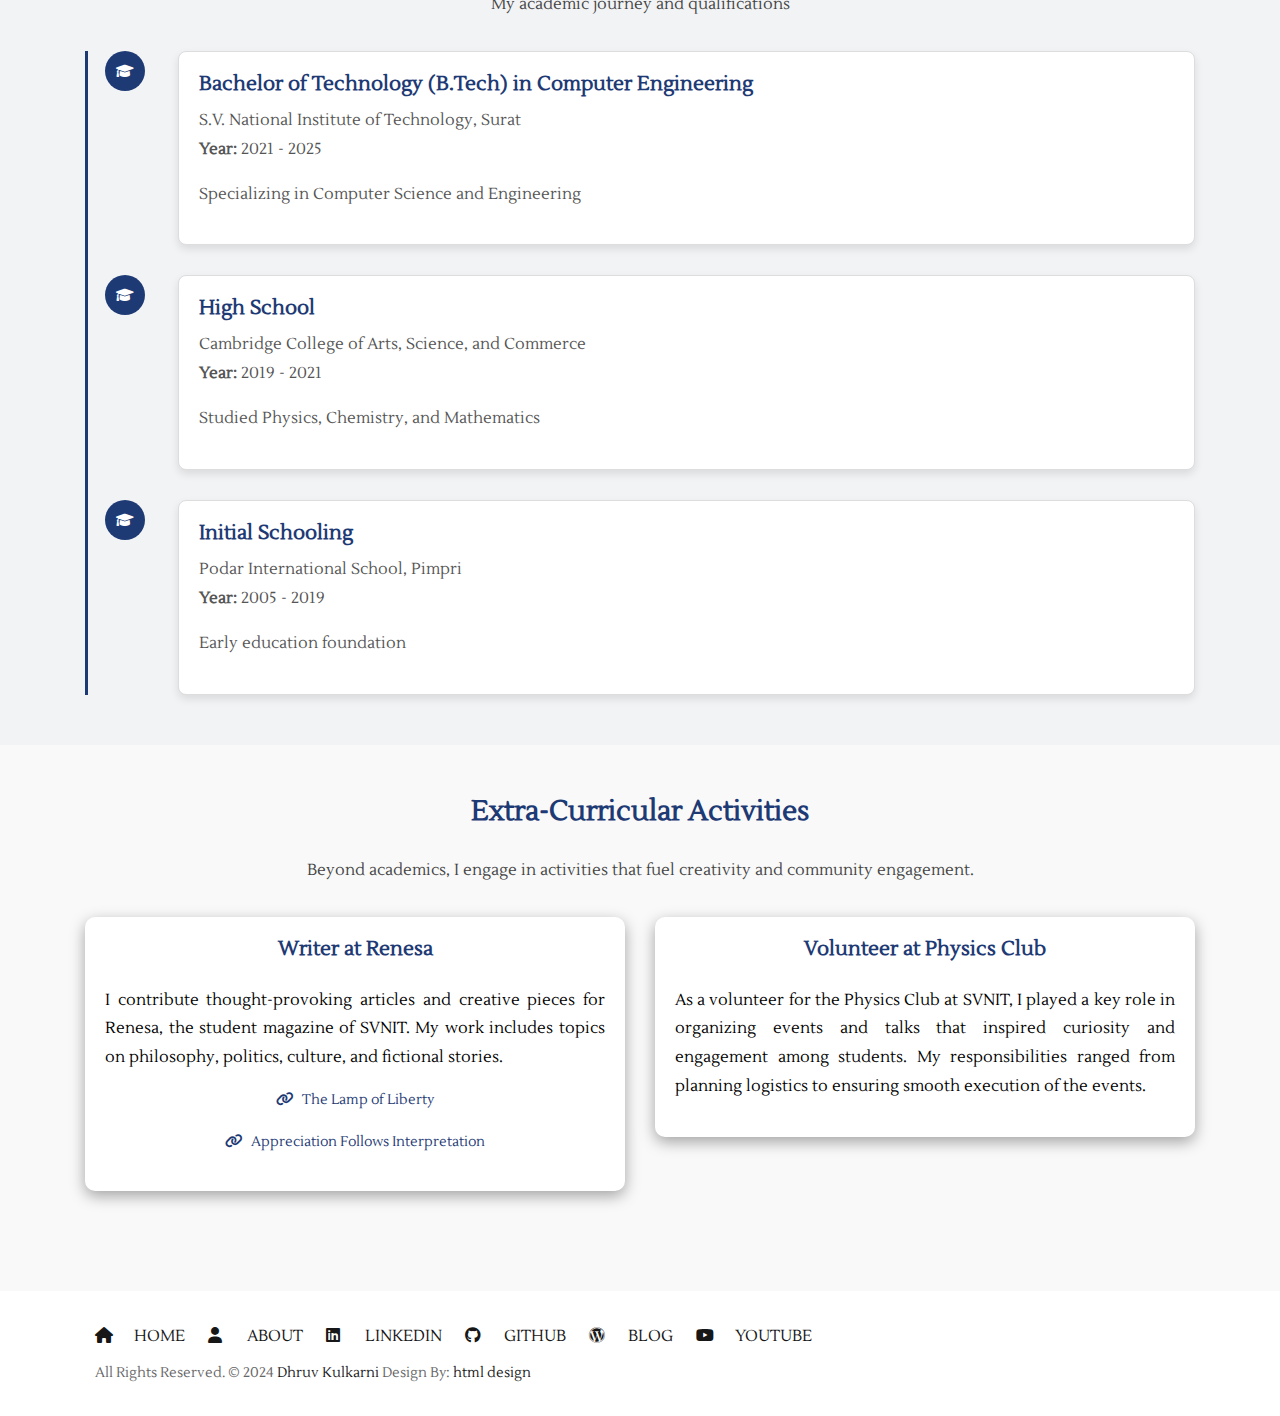
==== commit 417f21af: "New" ====
--- a/index.html
+++ b/index.html
@@ -115,7 +115,7 @@
                     </ul>
                     
                     <p style="font-size: 16px; color: #333; line-height: 1.6; margin-bottom: 15px;">Currently, I am a research intern at the awesome HART Lab at GMU, and I am tremendously enjoying all associated activities.</p>
-                    <a href="https://drive.google.com/file/d/1Xuoi3bDcke91rMosfggcCFCagLLbP2vq/view?usp=sharing" target="_blank" style="display: inline-block; background: #241c65; color: #fff; padding: 12px 35px; font-size: 16px; border-radius: 5px; text-decoration: none; transition: background-color 0.3s ease; margin-top: 20px;">
+                    <a href="https://drive.google.com/file/d/1_SejXSY2CJRq8a0kIHzWWmIkD3yQ2vDZ/view?usp=sharing" target="_blank" style="display: inline-block; background: #241c65; color: #fff; padding: 12px 35px; font-size: 16px; border-radius: 5px; text-decoration: none; transition: background-color 0.3s ease; margin-top: 20px;">
                         <span class="btn-text">Download CV</span>
                     </a>
                 </div>
@@ -143,7 +143,7 @@
                 <div class="col-md-4" style="margin-bottom: 20px;">
                     <div class="services-inner-box" style="background: #fff; color: #000; box-shadow: rgba(0, 0, 0, 0.35) 0px 5px 15px; padding: 20px; border-radius: 10px;">
                         <h2 style="font-size: 24px; font-weight: bold; color: #241c65; text-align: center; margin-bottom: 15px;">KANBoost</h2>
-                        <p style="text-align: justify; font-size: 16px;">A novel prefetcher approach using Kolmogorov-Arnold Networks. Developed as part of my final-year project, led by a team of four under the supervision of Dr. Sai Manoj and Prof. R.P. Gohil.<b> Under review at IEEE Embedded Systems letters!</b></p>
+                        <p style="text-align: justify; font-size: 16px;">A novel prefetcher approach using Kolmogorov-Arnold Networks. Developed as part of my final-year project, led by a team of four under the supervision of Dr. Sai Manoj and Prof. R.P. Gohil. Arxiv <a link="https://drive.google.com/file/d/1_SejXSY2CJRq8a0kIHzWWmIkD3yQ2vDZ/view?usp=sharing">here</a></p>
                         <p style="text-align: center; margin-top: 15px;">
                             <a href="https://github.com/FeynmanLogic/KANBoost" target="_blank" style="text-decoration: none; color: #241c65;">
                                 <i class="fab fa-github" style="font-size: 20px; margin-right: 5px;"></i> View on GitHub
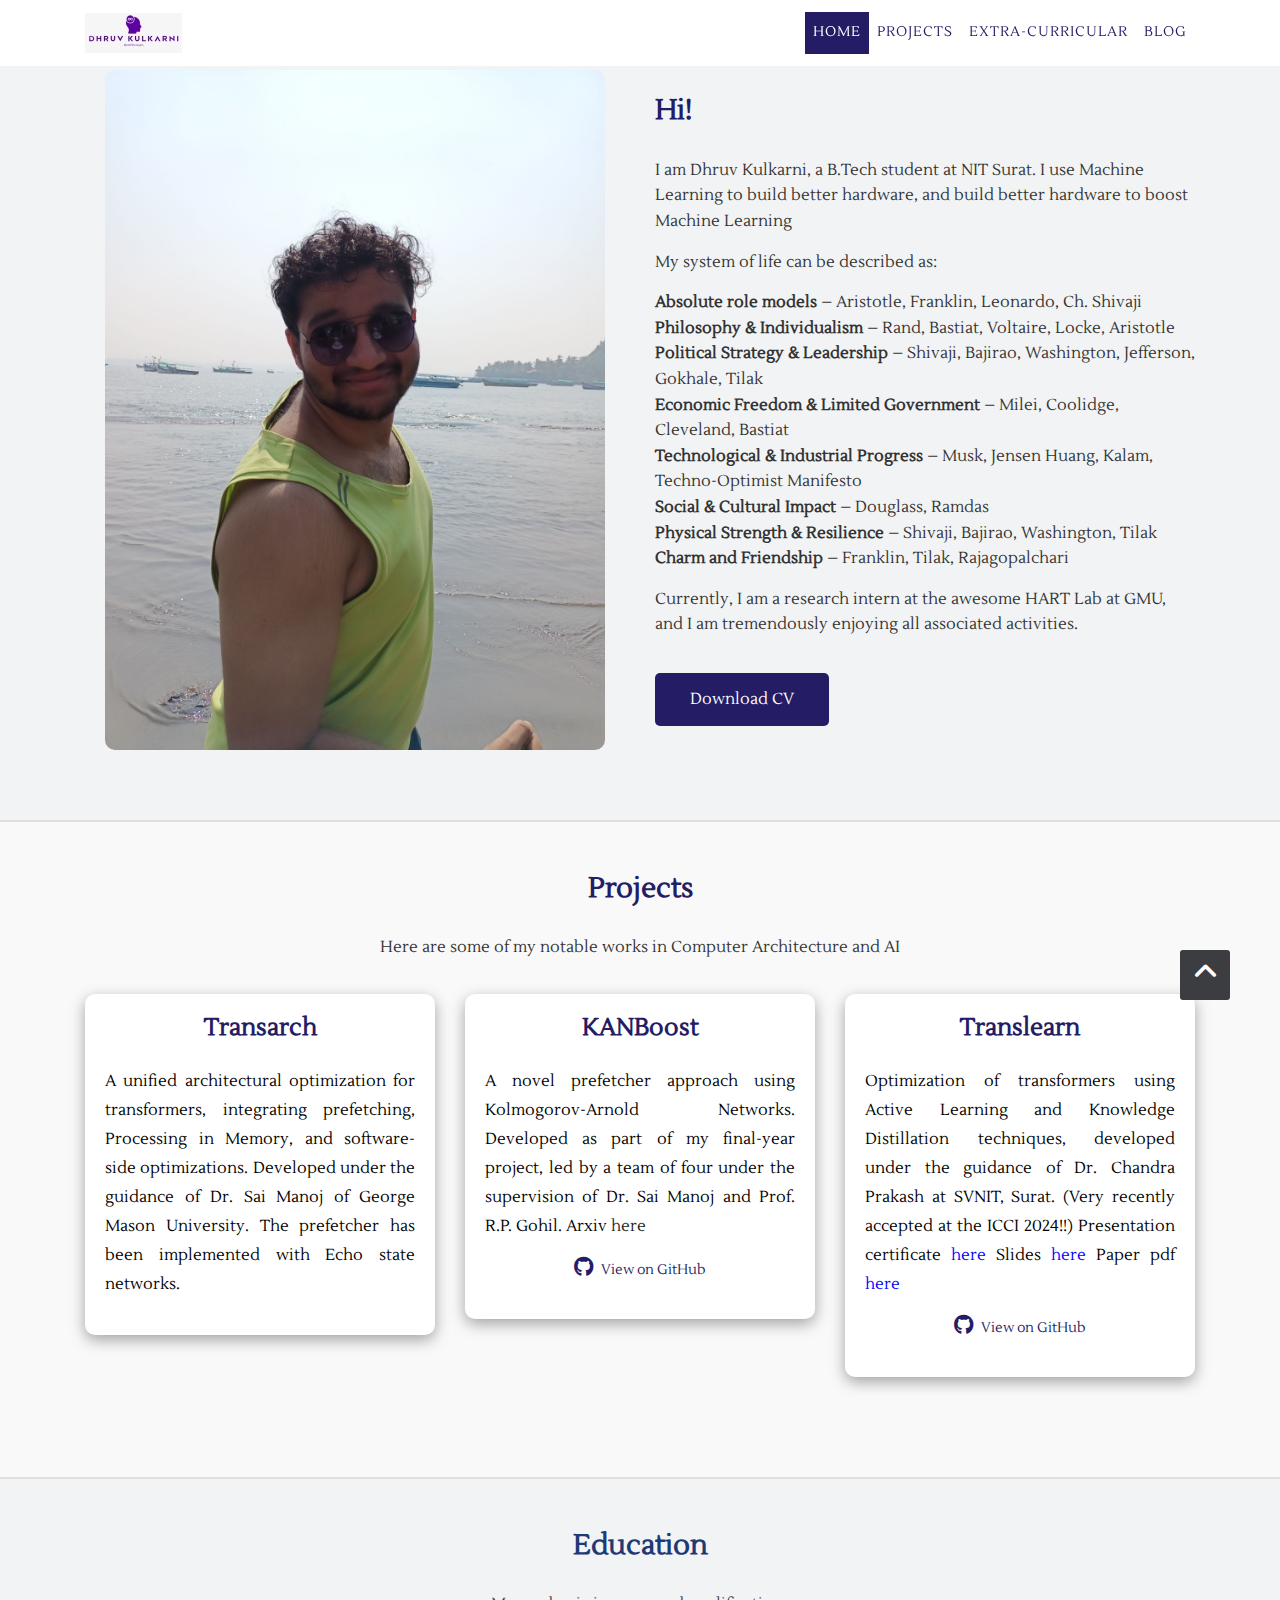
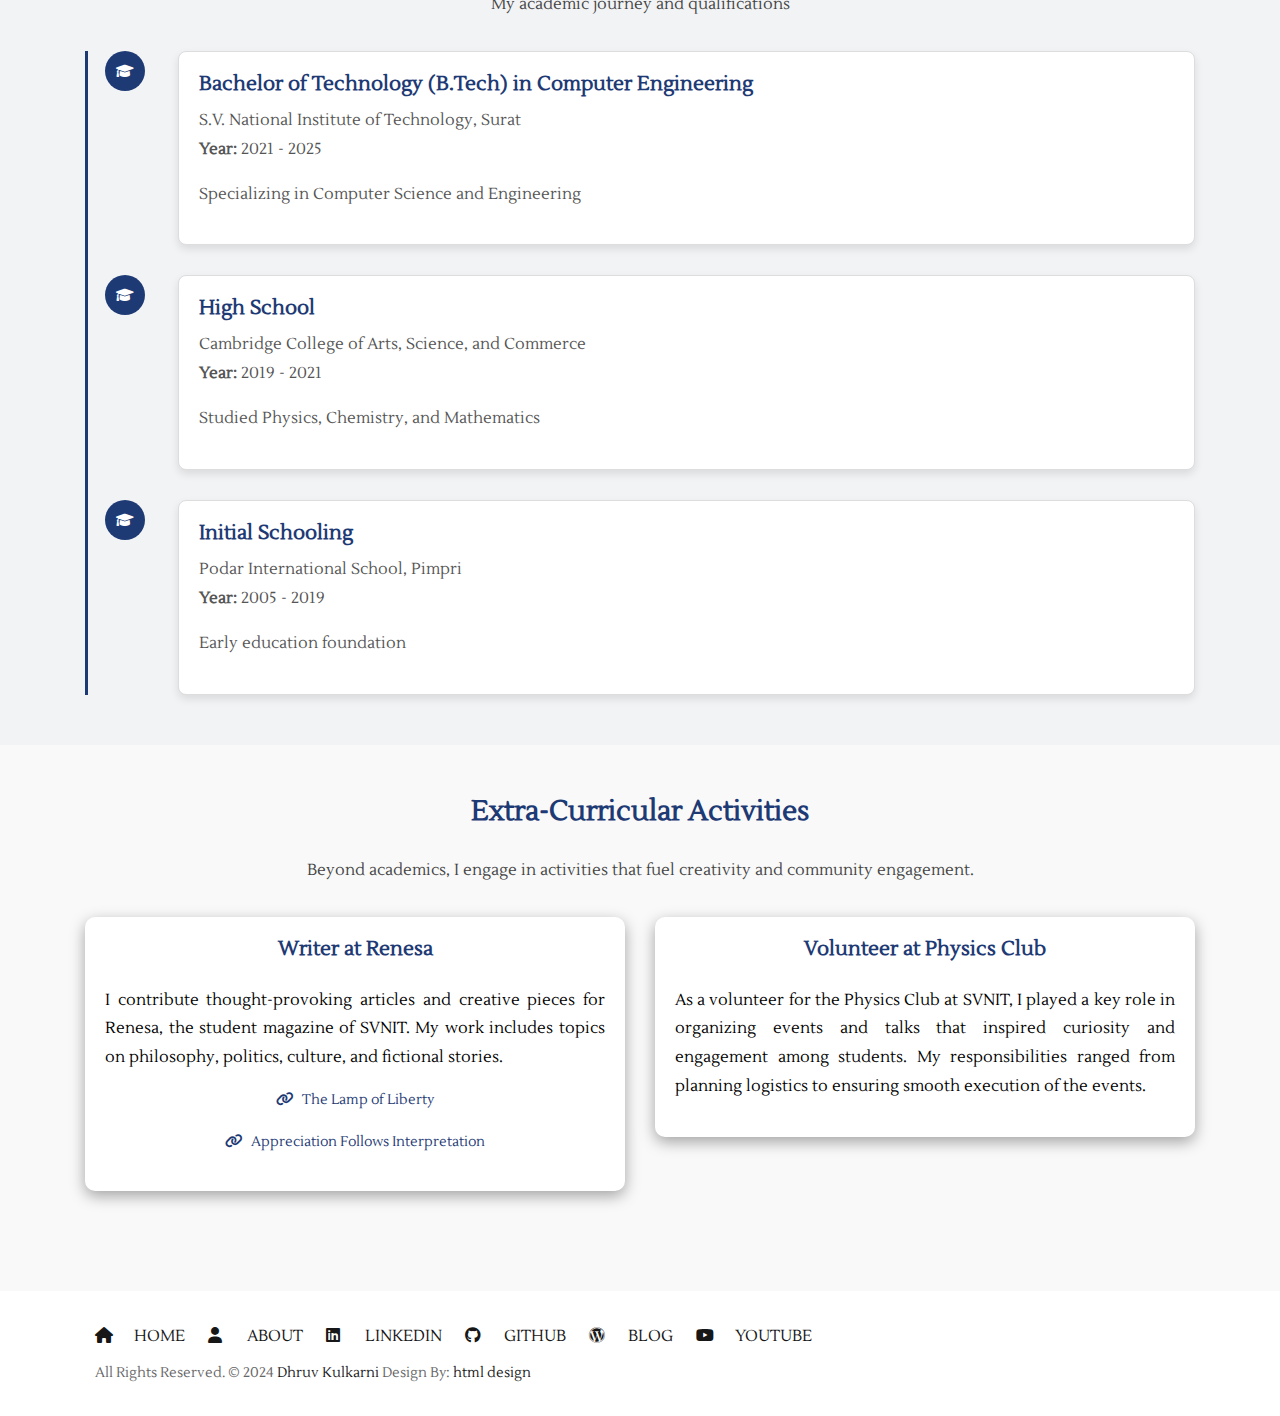
==== commit 723c7c31: "New" ====
--- a/index.html
+++ b/index.html
@@ -143,7 +143,7 @@
                 <div class="col-md-4" style="margin-bottom: 20px;">
                     <div class="services-inner-box" style="background: #fff; color: #000; box-shadow: rgba(0, 0, 0, 0.35) 0px 5px 15px; padding: 20px; border-radius: 10px;">
                         <h2 style="font-size: 24px; font-weight: bold; color: #241c65; text-align: center; margin-bottom: 15px;">KANBoost</h2>
-                        <p style="text-align: justify; font-size: 16px;">A novel prefetcher approach using Kolmogorov-Arnold Networks. Developed as part of my final-year project, led by a team of four under the supervision of Dr. Sai Manoj and Prof. R.P. Gohil. Arxiv <a link="https://drive.google.com/file/d/1_SejXSY2CJRq8a0kIHzWWmIkD3yQ2vDZ/view?usp=sharing">here</a></p>
+                        <p style="text-align: justify; font-size: 16px;">A novel prefetcher approach using Kolmogorov-Arnold Networks. Developed as part of my final-year project, led by a team of four under the supervision of Dr. Sai Manoj and Prof. R.P. Gohil. Arxiv <a href="https://drive.google.com/file/d/1_SejXSY2CJRq8a0kIHzWWmIkD3yQ2vDZ/view?usp=sharing">here</a></p>
                         <p style="text-align: center; margin-top: 15px;">
                             <a href="https://github.com/FeynmanLogic/KANBoost" target="_blank" style="text-decoration: none; color: #241c65;">
                                 <i class="fab fa-github" style="font-size: 20px; margin-right: 5px;"></i> View on GitHub
